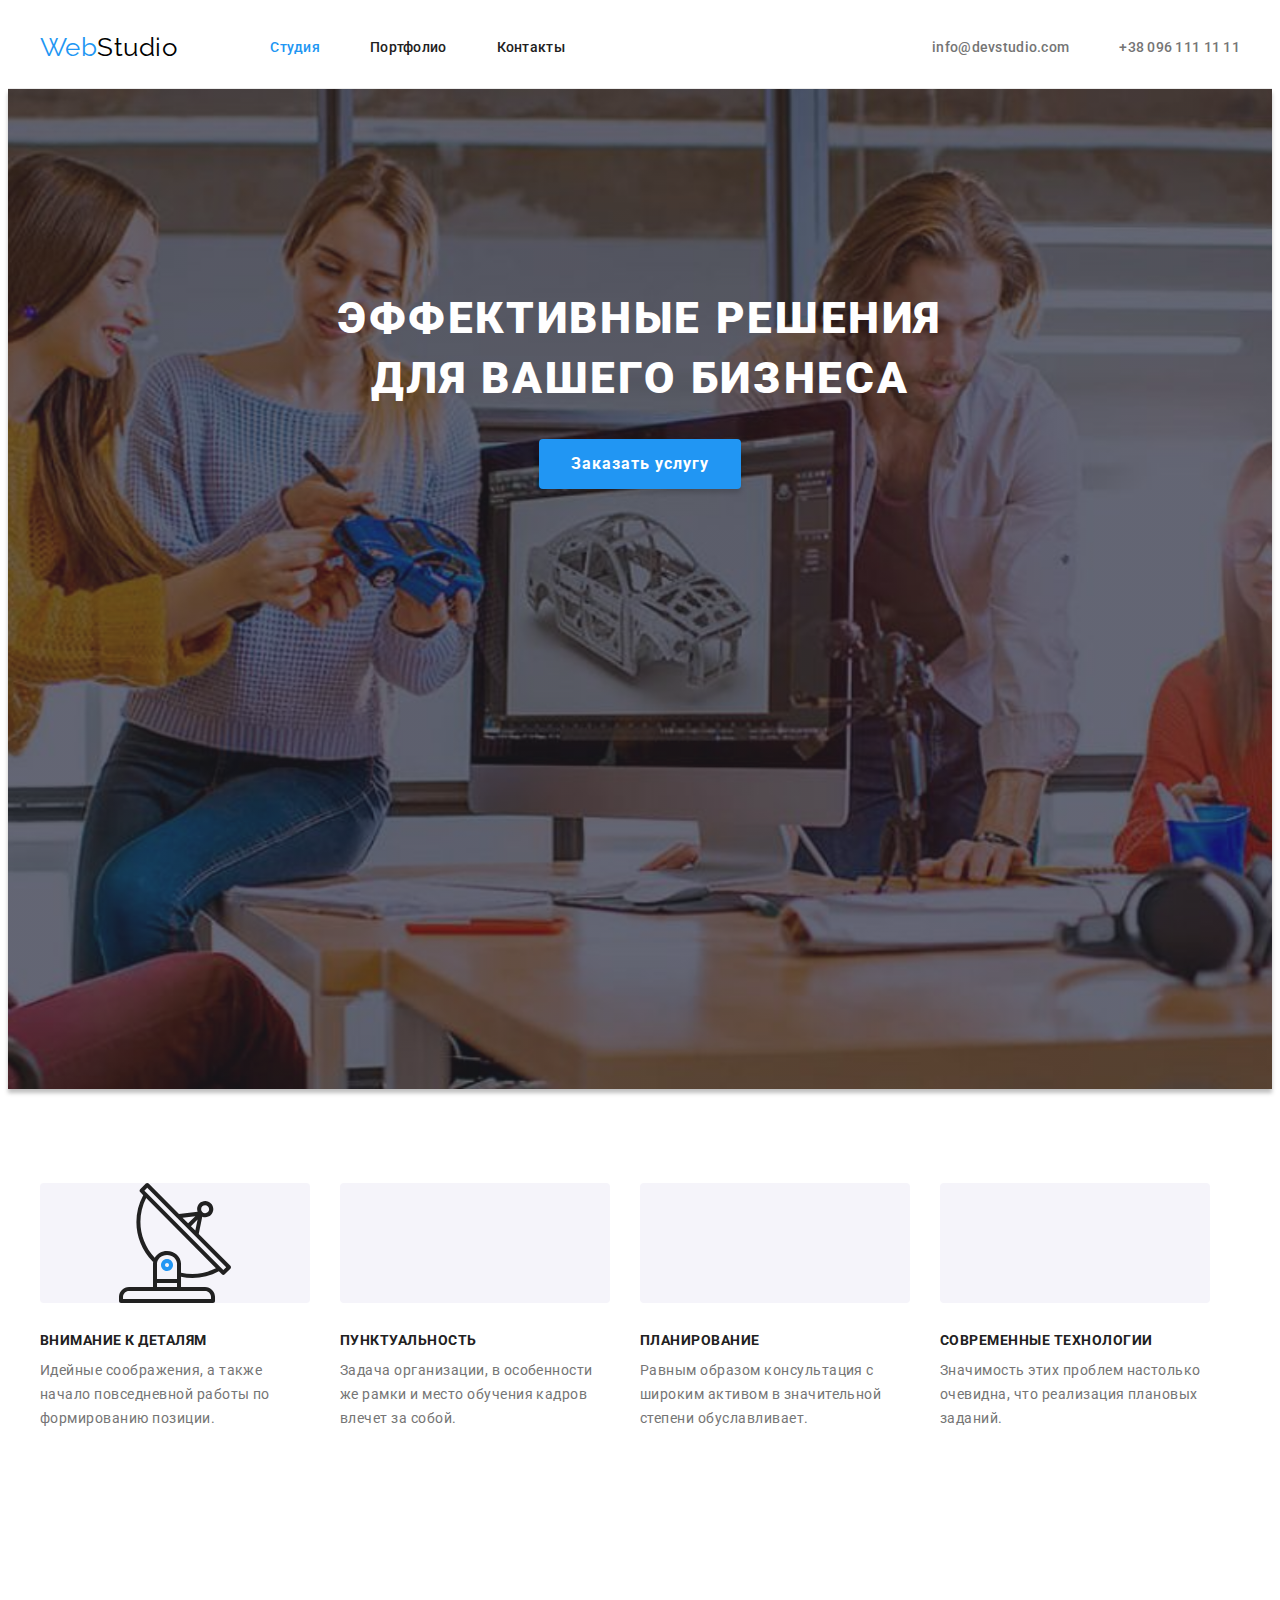
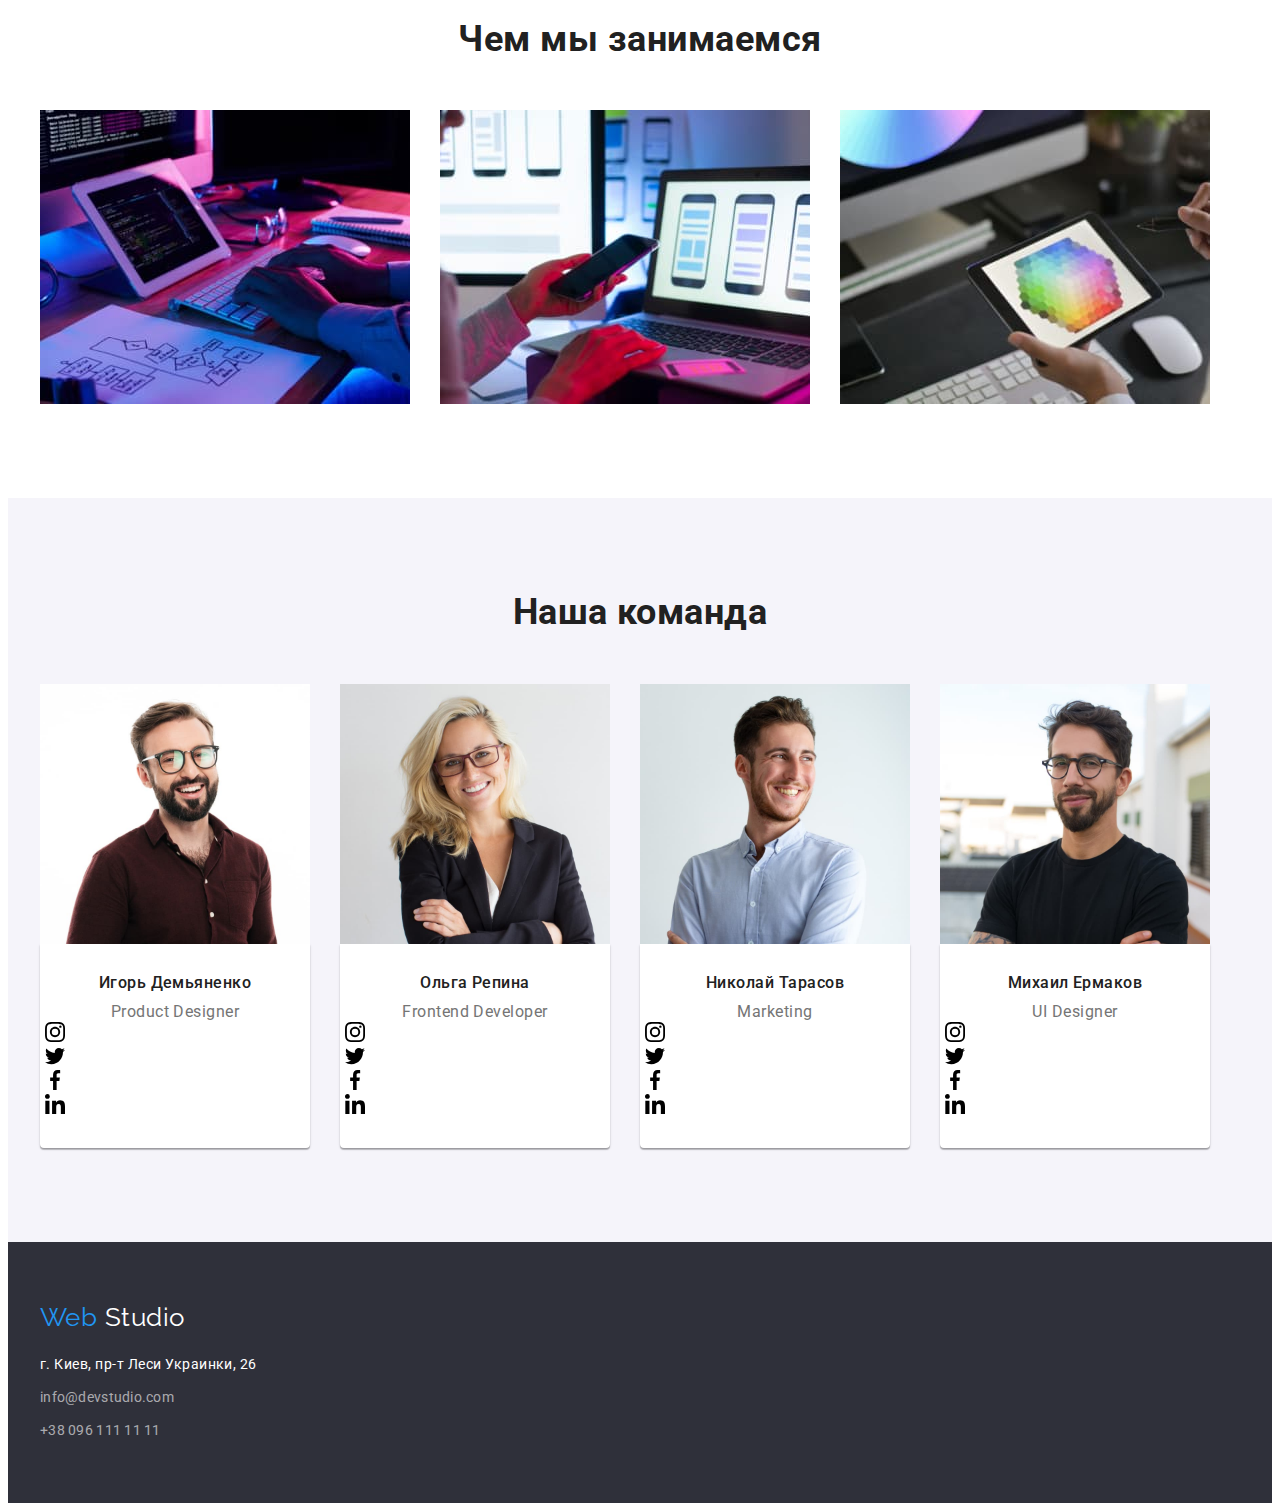
==== index.html @ 8be66748 "Update index.html" ====
<!DOCTYPE html>
<html lang="ru">
  <head>
    <meta charset="UTF-8" />
    <meta http-equiv="X-UA-Compatible" content="IE=edge" />
    <meta name="viewport" content="width=device-width, initial-scale=1.0" />
    <link rel="preconnect" href="https://fonts.googleapis.com" />
    <link rel="preconnect" href="https://fonts.gstatic.com" crossorigin />
    <link
      href="https://fonts.googleapis.com/css2?family=Raleway:wght@700&family=Roboto:wght@400;500;700;900&display=swap"
      rel="stylesheet"
    />
    <link
      rel="stylesheet"
      href="https://cdnjs.cloudflare.com/ajax/libs/modern-normalize/1.1.0/modern-normalize.min.css"
      integrity="sha512-wpPYUAdjBVSE4KJnH1VR1HeZfpl1ub8YT/NKx4PuQ5NmX2tKuGu6U/JRp5y+Y8XG2tV+wKQpNHVUX03MfMFn9Q=="
      crossorigin="anonymous"
      referrerpolicy="no-referrer"
    />
    <link rel="stylesheet" href="./css/styles.css" />
    <title>Document</title>
  </head>

  <body>
    <!--Header section-->
    <header class="header">
      <div class="container header-container">
        <a class="logo" href="./index.html">Web<span class="logo-inner">Studio</span></a>
        <nav class="nav">
          <ul class="nav-list">
            <li class="nav-item">
              <a class="nav-link current" href="./index.html">Студия</a>
            </li>
            <li class="nav-item">
              <a class="nav-link" href="./portfolio.html">Портфолио</a>
            </li>
            <li class="nav-item">
              <a class="nav-link" href="">Контакты</a>
            </li>
          </ul>
        </nav>
        <ul class="header-list">
          <li class="header-item">
            <a class="header-mailto" href="mailto:info@devstudio.com">info@devstudio.com</a>
          </li>
          <li>
            <a class="header-phone" href="tel:+380961111111">+38 096 111 11 11</a>
          </li>
        </ul>
      </div>
    </header>
    <!--Main section-->
    <main>
      <!--Hero section-->
      <section class="hero section section-wrap overlay">
        <div class="container">
          <h1 class="hero-title">Эффективные решения для вашего бизнеса</h1>
          <button class="button-hero" type="button">Заказать услугу</button>
        </div>
      </section>
      <!--Offer section-->
      <section class="offer section">
        <div class="container">
          <h2 class="visually-hidden">Что мы предлагаем</h2>
          <ul class="offer-list">
            <li class="offer-item icon-antenna">
              <h3 class="offer-title">Внимание к деталям</h3>
              <p class="offer-text">
                Идейные соображения, а также начало повседневной работы по формированию позиции.
              </p>
            </li>
            <li class="offer-item">
              <h3 class="offer-title">Пунктуальность</h3>
              <p class="offer-text">
                Задача организации, в особенности же рамки и место обучения кадров влечет за собой.
              </p>
            </li>
            <li class="offer-item">
              <h3 class="offer-title">Планирование</h3>
              <p class="offer-text">
                Равным образом консультация с широким активом в значительной степени обуславливает.
              </p>
            </li>
            <li class="offer-item">
              <h3 class="offer-title">Современные технологии</h3>
              <p class="offer-text">
                Значимость этих проблем настолько очевидна, что реализация плановых заданий.
              </p>
            </li>
          </ul>
        </div>
      </section>
      <!--Doing section-->
      <section class="doing section">
        <div class="container section-top">
          <h2 class="doing-title">Чем мы занимаемся</h2>
          <ul class="doing-list card-set">
            <li class="doing-item">
              <img
                src="./images/doing/box1.jpg"
                alt="рабочее место программиста"
                width="370"
                height="294"
              />
            </li>
            <li class="doing-item">
              <img
                src="./images/doing/box2.jpg"
                alt="работа за ноутбуком"
                width="370"
                height="294"
              />
            </li>
            <li class="doing-item">
              <img
                src="./images/doing/box3.jpg"
                alt="графический планшет"
                width="370"
                height="294"
              />
            </li>
          </ul>
        </div>
      </section>
      <!--Team section-->
      <section class="team section">
        <div class="container">
          <h2 class="team-titel">Наша команда</h2>
          <ul class="team-list card-set">
            <li class="team-item">
              <img src="./images/team/img4.jpg" alt="Игорь Демьяненко" width="270" height="260" />
              <div class="team-wrapper">
                <h3 class="team-subtitel">Игорь Демьяненко</h3>
                <p class="team-text" lang="en">Product Designer</p>
                <ul class="socials list">
                  <li class="socials-item">
                    <a
                      class="socials-link"
                      href=""
                      target="_blank"
                      rel="noopener noreferrer"
                      aria-label="instagram"
                      ><svg class="socials-icon" width="20" height="20">
                        <use href="./images/icons.svg#instagram"></use>
                      </svg>
                    </a>
                  </li>
                  <li class="socials-item">
                    <a
                      class="socials-link"
                      href=""
                      target="_blank"
                      rel="noopener noreferrer"
                      aria-level="twitter"
                    >
                      <svg class="socials-icon" width="20" height="20">
                        <use href="./images/icons.svg#twitter"></use>
                      </svg>
                    </a>
                  </li>
                  <li class="socials-item">
                    <a
                      class="socials-link"
                      href=""
                      target="_blank"
                      rel="noopener noreferrer"
                      aria-label="facebook"
                      ><svg class="socials-icon" width="20" height="20">
                        <use href="./images/icons.svg#facebook"></use>
                      </svg>
                    </a>
                  </li>
                  <li class="socials-item">
                    <a
                      class="socials-link"
                      href=""
                      target="_blank"
                      rel="noopener noreferrer"
                      aria-label="linkedin"
                      ><svg class="socials-icon" width="20" height="20">
                        <use href="./images/icons.svg#linkedin"></use>
                      </svg>
                    </a>
                  </li>
                </ul>
              </div>
            </li>
            <li class="team-item">
              <img src="./images/team/img5.jpg" alt="Ольга Репина" width="270" height="260" />
              <div class="team-wrapper">
                <h3 class="team-subtitel">Ольга Репина</h3>
                <p class="team-text" lang="en">Frontend Developer</p>
                <ul class="socials list">
                  <li class="socials-item">
                    <a
                      class="socials-link"
                      href=""
                      target="_blank"
                      rel="noopener noreferrer"
                      aria-label="instagram"
                      ><svg class="socials-icon" width="20" height="20">
                        <use href="./images/icons.svg#instagram"></use>
                      </svg>
                    </a>
                  </li>
                  <li class="socials-item">
                    <a
                      class="socials-link"
                      href=""
                      target="_blank"
                      rel="noopener noreferrer"
                      aria-level="twitter"
                    >
                      <svg class="socials-icon" width="20" height="20">
                        <use href="./images/icons.svg#twitter"></use>
                      </svg>
                    </a>
                  </li>
                  <li class="socials-item">
                    <a
                      class="socials-link"
                      href=""
                      target="_blank"
                      rel="noopener noreferrer"
                      aria-label="facebook"
                      ><svg class="socials-icon" width="20" height="20">
                        <use href="./images/icons.svg#facebook"></use>
                      </svg>
                    </a>
                  </li>
                  <li class="socials-item">
                    <a
                      class="socials-link"
                      href=""
                      target="_blank"
                      rel="noopener noreferrer"
                      aria-label="linkedin"
                      ><svg class="socials-icon" width="20" height="20">
                        <use href="./images/icons.svg#linkedin"></use>
                      </svg>
                    </a>
                  </li>
                </ul>
              </div>
            </li>
            <li class="team-item">
              <img src="./images/team/img6.jpg" alt="Николай Тарасов" width="270" height="260" />
              <div class="team-wrapper">
                <h3 class="team-subtitel">Николай Тарасов</h3>
                <p class="team-text" lang="en">Marketing</p>
                <ul class="socials list">
                  <li class="socials-item">
                    <a
                      class="socials-link"
                      href=""
                      target="_blank"
                      rel="noopener noreferrer"
                      aria-label="instagram"
                      ><svg class="socials-icon" width="20" height="20">
                        <use href="./images/icons.svg#instagram"></use>
                      </svg>
                    </a>
                  </li>
                  <li class="socials-item">
                    <a
                      class="socials-link"
                      href=""
                      target="_blank"
                      rel="noopener noreferrer"
                      aria-level="twitter"
                    >
                      <svg class="socials-icon" width="20" height="20">
                        <use href="./images/icons.svg#twitter"></use>
                      </svg>
                    </a>
                  </li>
                  <li class="socials-item">
                    <a
                      class="socials-link"
                      href=""
                      target="_blank"
                      rel="noopener noreferrer"
                      aria-label="facebook"
                      ><svg class="socials-icon" width="20" height="20">
                        <use href="./images/icons.svg#facebook"></use>
                      </svg>
                    </a>
                  </li>
                  <li class="socials-item">
                    <a
                      class="socials-link"
                      href=""
                      target="_blank"
                      rel="noopener noreferrer"
                      aria-label="linkedin"
                      ><svg class="socials-icon" width="20" height="20">
                        <use href="./images/icons.svg#linkedin"></use>
                      </svg>
                    </a>
                  </li>
                </ul>
              </div>
            </li>
            <li class="team-item">
              <img src="./images/team/img7.jpg" alt="Михаил Ермаков" width="270" height="260" />
              <div class="team-wrapper">
                <h3 class="team-subtitel">Михаил Ермаков</h3>
                <p class="team-text" lang="en">UI Designer</p>
                <ul class="socials list">
                  <li class="socials-item">
                    <a
                      class="socials-link"
                      href=""
                      target="_blank"
                      rel="noopener noreferrer"
                      aria-label="instagram"
                      ><svg class="socials-icon" width="20" height="20">
                        <use href="./images/icons.svg#instagram"></use>
                      </svg>
                    </a>
                  </li>
                  <li class="socials-item">
                    <a
                      class="socials-link"
                      href=""
                      target="_blank"
                      rel="noopener noreferrer"
                      aria-level="twitter"
                    >
                      <svg class="socials-icon" width="20" height="20">
                        <use href="./images/icons.svg#twitter"></use>
                      </svg>
                    </a>
                  </li>
                  <li class="socials-item">
                    <a
                      class="socials-link"
                      href=""
                      target="_blank"
                      rel="noopener noreferrer"
                      aria-label="facebook"
                      ><svg class="socials-icon" width="20" height="20">
                        <use href="./images/icons.svg#facebook"></use>
                      </svg>
                    </a>
                  </li>
                  <li class="socials-item">
                    <a
                      class="socials-link"
                      href=""
                      target="_blank"
                      rel="noopener noreferrer"
                      aria-label="linkedin"
                      ><svg class="socials-icon" width="20" height="20">
                        <use href="./images/icons.svg#linkedin"></use>
                      </svg>
                    </a>
                  </li>
                </ul>
              </div>
            </li>
          </ul>
        </div>
      </section>
    </main>
    <!--Footer section-->
    <footer class="footer footer-section">
      <div class="container">
        <a class="footer-logo" href="./index.html"
          >Web <span class="footer-logo-inner">Studio</span>
        </a>
        <address class="address">г. Киев, пр-т Леси Украинки, 26</address>
        <ul>
          <li class="footer-item">
            <a class="footer-mailto" href="mailto:info@devstudio.com">info@devstudio.com</a>
          </li>
          <li class="footer-item">
            <a class="footer-phone" href="tel:+380961111111">+38 096 111 11 11</a>
          </li>
        </ul>
      </div>
    </footer>
  </body>
</html>
---- css/styles.css ----
/* цвет основного текста #212121 */
/* вторичный цвет #757575 */
/* шапка #FFFFFF */
/* почта и тел под rgba(255, 255, 255, 0.6)*/
/* фдрес подвала #FFFFFF  */
/* секция наша команда #F5F4FA */
/* секция чем мы занисаемся #E5E5E5 */
/* секция герой #2F303A */
/* цвет кнопки #2196F3 */
/* шапка hover #188CE8 */
/* body #E5E5E5 */

:root {
  /* others */
  --indent: 30px;
  --items: 3;
}

body {
  color: #757575;
  font-family: Roboto, sans-serif;
  letter-spacing: 0.03em;
}

/* Частковий ресет стилей браузера start */

h1,
h2,
h3,
h4,
h5,
h6,
p {
  margin: 0;
}

ul,
ol {
  list-style: none;
  padding: 0;
  margin: 0;
}

img {
  display: block;
}

a {
  text-decoration: none;
  color: currentColor;
}

/* Частковий ресет стилей браузера end */

/* Base styles */

.container {
  width: 1200px;
  margin-left: auto;
  margin-right: auto;
  padding-left: 15px;
  padding-right: 15px;
  /* outline: 1px solid tomato; */
}

.section {
  padding-top: 94px;
  padding-bottom: 94px;
}

/* Card set */

.card-set {
  display: flex;
  flex-wrap: wrap;
  gap: var(--indent);
}

.card-set-item {
  flex-basis: calc((100% - var(--indent) * (var(--items) - 1)) / var(--items));
}

/* Header section */

.header {
  border: 1px solid #ececec;
  border-top: none;
  border-right: none;
  border-left: none;
}

.header-container {
  display: flex;
  align-items: center;
}

.logo {
  display: block;
  margin-right: 93px;
  padding-top: 24px;
  padding-bottom: 25px;

  font-family: Raleway, cursive;
  font-size: 26px;
  line-height: 1.19;

  color: #2196f3;
}

.logo-inner {
  color: #000000;
}

.nav {
  margin-right: auto;
}

.nav-list {
  display: flex;
  gap: 50px;
}

.nav-link {
  display: block;
  padding-top: 32px;
  padding-bottom: 32px;

  color: #212121;
  font-weight: 500;
  font-size: 14px;
  line-height: 1.14;
  letter-spacing: 0.02em;
}

.nav-link:hover,
.nav-link:focus {
  color: #2196f3;
}

.nav-link.current {
  color: #2196f3;
}

.header-list {
  display: flex;
  gap: 50px;
}

.header-mailto {
  display: block;
  padding-top: 32px;
  padding-bottom: 32px;

  color: #757575;
  font-weight: 500;
  font-size: 14px;
  line-height: 1.14;
  letter-spacing: 0.02em;
}

.header-mailto:hover,
.header-mailto:focus {
  color: #2196f3;
}

.header-phone {
  display: block;
  padding-top: 32px;
  padding-bottom: 32px;

  color: #757575;
  font-weight: 500;
  font-size: 14px;
  line-height: 1.14;
  letter-spacing: 0.02em;
}

.header-phone:hover,
.header-phone:focus {
  color: #2196f3;
}

/* hero section */

.hero {
  text-align: center;
}

.overlay {
  max-width: 1600px;
  height: 600px;
  margin-left: auto;
  margin-right: auto;

  background-color: #c4c4c4;
  box-shadow: 0px 4px 4px rgba(0, 0, 0, 0.25);
  background-image: linear-gradient(to right, rgba(47, 48, 58, 0.4), rgba(47, 48, 58, 0.4)),
    url(../images/hero/Image01.jpg);

  background-repeat: no-repeat;
  background-position: center;
  background-size: cover;
}

.section-wrap {
  padding-top: 200px;
  padding-bottom: 200px;
}

.hero-title {
  margin-bottom: 30px;
  width: 696px;
  margin-left: auto;
  margin-right: auto;

  color: #ffffff;
  font-weight: 900;
  font-size: 44px;
  line-height: 1.36;
  text-align: center;
  letter-spacing: 0.06em;
  text-transform: uppercase;
}

.button-hero {
  min-width: 200px;
  min-height: 50px;
  padding: 10px 32px;

  background-color: #2196f3;
  color: #ffffff;
  border: none;
  font-family: inherit;
  cursor: pointer;
  font-weight: 700;
  font-size: 16px;
  line-height: 1.88;
  letter-spacing: 0.06em;
  box-shadow: 0px 4px 4px rgba(0, 0, 0, 0.15);
  border-radius: 4px;
}

.button-hero:hover,
.button-hero:focus {
  background-color: #188ce8;
  color: #ffffff;
  border: none;
}

/* offer section */

.offer-list {
  display: flex;
  gap: var(--indent);
}

.offer-item {
  flex-basis: 270px;
}

.offer-item::before {
  display: block;
  margin-bottom: 30px;
  content: '';
  height: 120px;

  background-size: contain;
  background-repeat: no-repeat;
  background-position: center;
  background-color: #f5f4fa;
  border-radius: 4px;
}

.icon-antenna::before {
  background-image: url(../images/icons/antenna.svg);
}
.offer-title {
  margin-bottom: 10px;

  color: #212121;
  font-weight: 700;
  font-size: 14px;
  line-height: 1.14;
  text-transform: uppercase;
}

.offer-text {
  font-size: 14px;
  line-height: 1.71;
}

/* doing section */

.section-top {
  padding-top: 0;
}

.doing-title {
  margin-bottom: 50px;

  color: #212121;
  font-weight: 700;
  font-size: 36px;
  line-height: 1.16;
  text-align: center;
}

.doing-list {
  display: flex;
  gap: var(--indent);
}

/* team section */

.team {
  background-color: #f5f4fa;
}

.team-titel {
  margin-bottom: 50px;

  color: #212121;
  font-weight: 700;
  font-size: 36px;
  line-height: 1.16;
  text-align: center;
}

.team-list {
  display: flex;
  gap: var(--indent);
}

.team-wrapper {
  border-top: none;
  padding-top: 30px;
  padding-bottom: 30px;
  padding-left: 5px;
  padding-right: 5px;

  background: #ffffff;
  box-shadow: 0px 1px 3px rgba(0, 0, 0, 0.12), 0px 1px 1px rgba(0, 0, 0, 0.14),
    0px 2px 1px rgba(0, 0, 0, 0.2);
  border-radius: 0px 0px 4px 4px;
  letter-spacing: 0.03em;
}

.team-subtitel {
  margin-bottom: 10px;

  color: #212121;
  font-weight: 500;
  font-size: 16px;
  line-height: 1.18;
  text-align: center;
}

.team-text {
  font-size: 16px;
  line-height: 1.18;
  text-align: center;
}

/* footer section */

.footer {
  background-color: #2f303a;
}

.footer-section {
  padding-top: 60px;
  padding-bottom: 60px;
}

.footer-logo {
  display: block;
  margin-bottom: 20px;

  color: #2196f3;
  font-family: Raleway, cursive;
  font-size: 26px;
  line-height: 1.19;
}

.footer-logo-inner {
  color: #ffffff;
}

.address {
  margin-bottom: 9px;

  color: #ffffff;
  font-size: 14px;
  line-height: 1.71;
  font-style: normal;
}

.footer-item:not(:last-child) {
  display: block;
  margin-bottom: 9px;
}

.footer-mailto {
  font-size: 14px;
  line-height: 1.71;
  color: rgba(255, 255, 255, 0.6);
  letter-spacing: 0.02em;
}

.footer-mailto:hover,
.footer-mailto:focus {
  color: #2196f3;
}

.footer-phone {
  font-size: 14px;
  line-height: 1.71;
  color: rgba(255, 255, 255, 0.6);
  letter-spacing: 0.02em;
}

.footer-phone:hover,
.footer-phone:focus {
  color: #2196f3;
}

/* Portfolio section */

.button-list {
  display: flex;
  margin-bottom: 50px;
  justify-content: center;
}

.button-item:not(:last-child) {
  margin-right: 8px;
}

.button-portfolio {
  padding: 6px 22px;

  color: #212121;
  border: none;
  font-family: inherit;
  cursor: pointer;
  font-weight: 500;
  font-size: 16px;
  line-height: 1.62;
  border-radius: 4px;
}

.button-portfolio.current {
  background-color: #2196f3;
  color: #ffffff;
  box-shadow: 0px 3px 1px rgba(0, 0, 0, 0.1), 0px 1px 2px rgba(0, 0, 0, 0.08),
    0px 2px 2px rgba(0, 0, 0, 0.12);
}

.button-portfolio:hover,
.button-portfolio:focus {
  background-color: #2196f3;
  color: #ffffff;
  box-shadow: 0px 3px 1px rgba(0, 0, 0, 0.1), 0px 1px 2px rgba(0, 0, 0, 0.08),
    0px 2px 2px rgba(0, 0, 0, 0.12);
}

.portfolio-list {
  display: flex;
  gap: var(--indent);
}

.portfolio-wrapper {
  padding-top: 20px;
  padding-bottom: 20px;
  padding-left: 24px;
  padding-right: 24px;

  border: 1px solid #eeeeee;
  border-top: none;
}

.portfolio-titel {
  margin-bottom: 4px;

  color: #212121;
  font-weight: 700;
  font-size: 18px;
  line-height: 2;
  letter-spacing: 0.06em;
}

.portfolio-text {
  font-size: 16px;
  line-height: 1.87;
}

.visually-hidden {
  position: absolute;
  white-space: nowrap;
  width: 1px;
  height: 1px;
  overflow: hidden;
  border: 0;
  padding: 0;
  clip: rect(0 0 0 0);
  clip-path: inset(50%);
  margin: -1px;
}
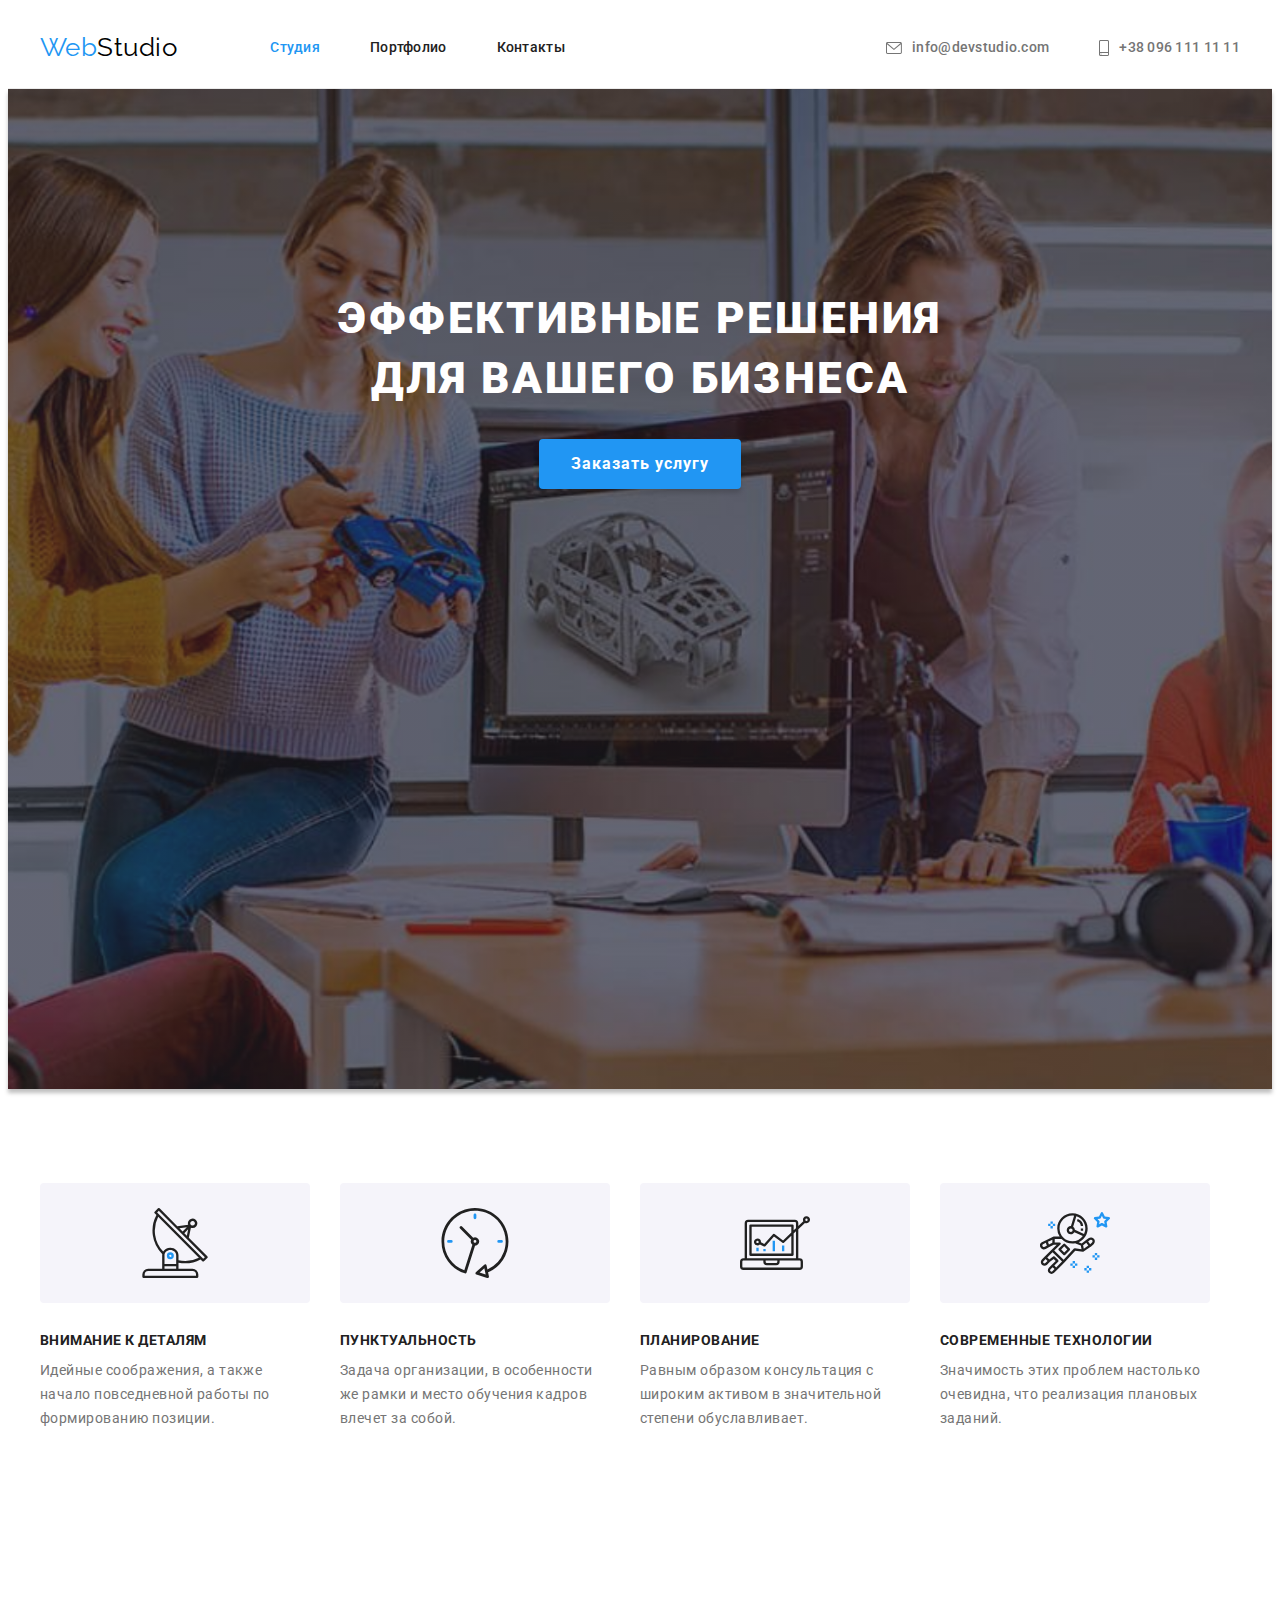
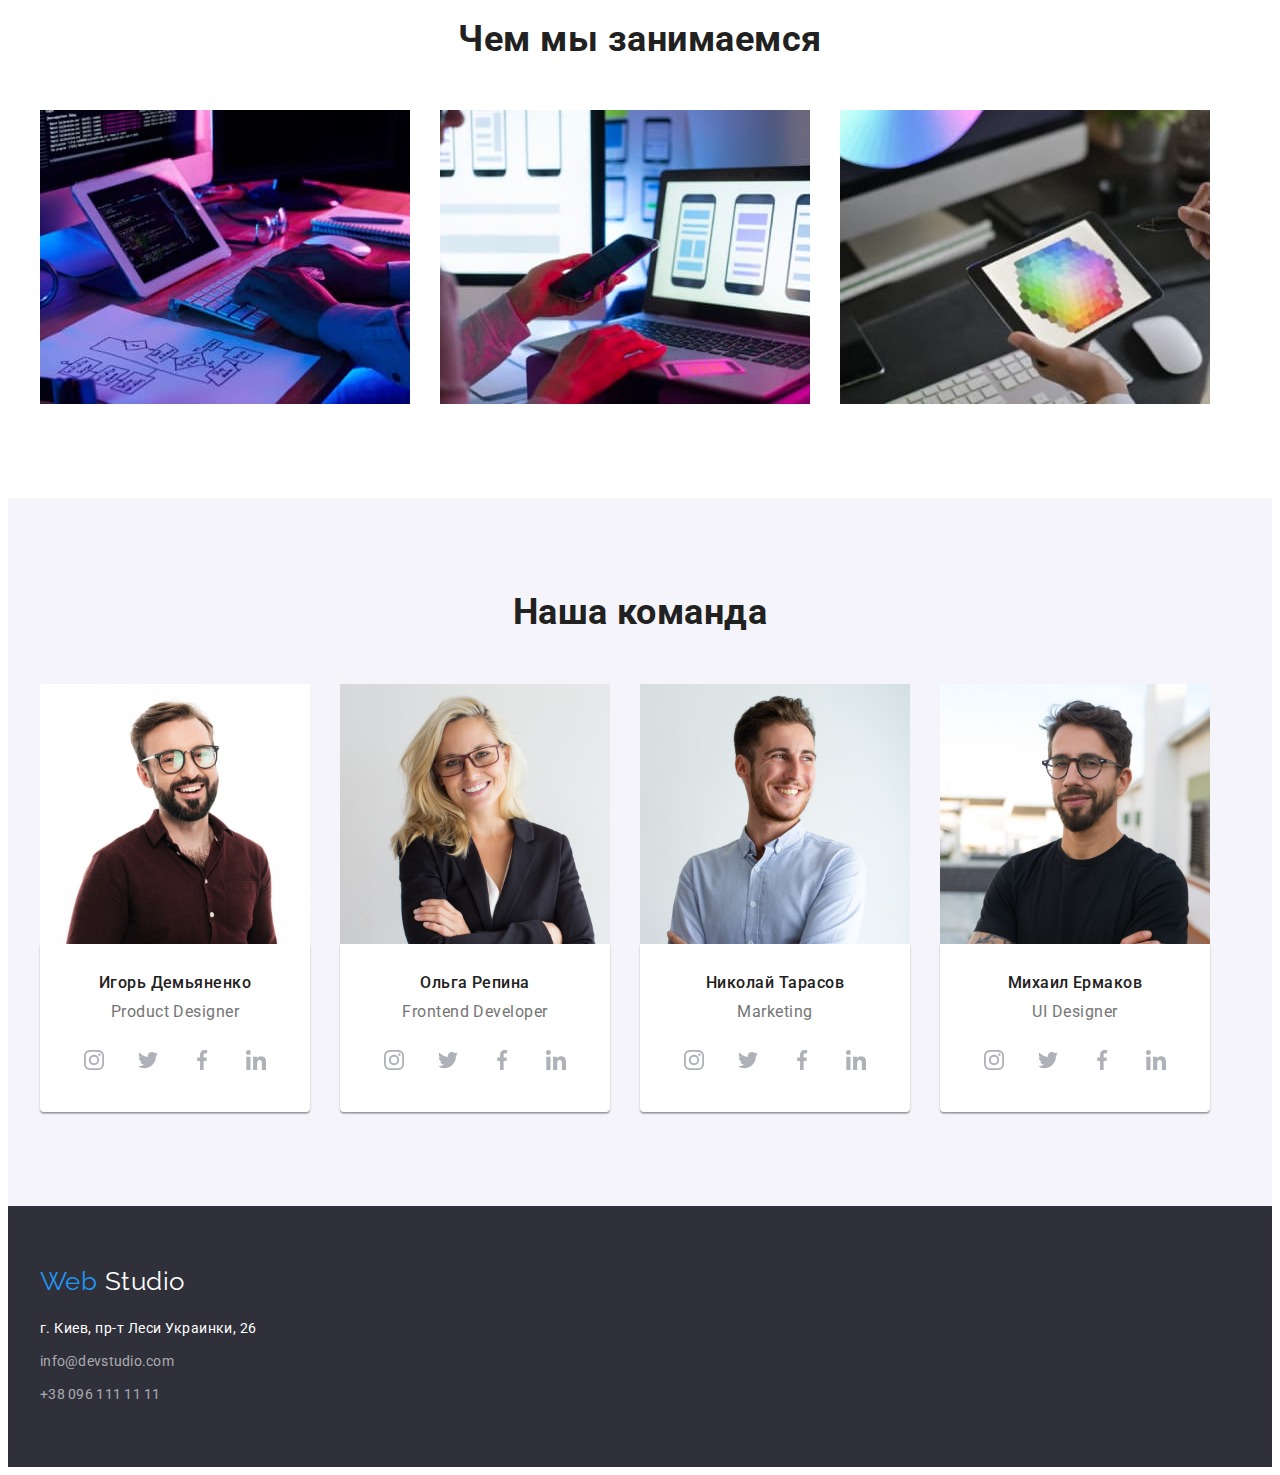
==== commit b90c3336: "Update index.html" ====
--- a/index.html
+++ b/index.html
@@ -41,9 +41,15 @@
         </nav>
         <ul class="header-list">
           <li class="header-item">
+            <svg class="icon-nav" width="16" height="12">
+              <use href="./images/icons.svg#envelope"></use>
+            </svg>
             <a class="header-mailto" href="mailto:info@devstudio.com">info@devstudio.com</a>
           </li>
-          <li>
+          <li class="header-item">
+            <svg class="icon-nav" width="10" height="16">
+              <use href="./images/icons.svg#smartphone"></use>
+            </svg>
             <a class="header-phone" href="tel:+380961111111">+38 096 111 11 11</a>
           </li>
         </ul>
@@ -63,25 +69,45 @@
         <div class="container">
           <h2 class="visually-hidden">Что мы предлагаем</h2>
           <ul class="offer-list">
-            <li class="offer-item icon-antenna">
+            <li class="offer-item">
+              <div class="offer-wrapper">
+                <svg class="offer-icon" width="70" height="70">
+                  <use href="./images/icons.svg#antenna"></use>
+                </svg>
+              </div>
               <h3 class="offer-title">Внимание к деталям</h3>
               <p class="offer-text">
                 Идейные соображения, а также начало повседневной работы по формированию позиции.
               </p>
             </li>
             <li class="offer-item">
+              <div class="offer-wrapper">
+                <svg class="offer-icon" width="70" height="70">
+                  <use href="./images/icons.svg#clock"></use>
+                </svg>
+              </div>
               <h3 class="offer-title">Пунктуальность</h3>
               <p class="offer-text">
                 Задача организации, в особенности же рамки и место обучения кадров влечет за собой.
               </p>
             </li>
             <li class="offer-item">
+              <div class="offer-wrapper">
+                <svg class="offer-icon" width="70" height="70">
+                  <use href="./images/icons.svg#diagram"></use>
+                </svg>
+              </div>
               <h3 class="offer-title">Планирование</h3>
               <p class="offer-text">
                 Равным образом консультация с широким активом в значительной степени обуславливает.
               </p>
             </li>
             <li class="offer-item">
+              <div class="offer-wrapper">
+                <svg class="offer-icon" width="70" height="70">
+                  <use href="./images/icons.svg#astronaut"></use>
+                </svg>
+              </div>
               <h3 class="offer-title">Современные технологии</h3>
               <p class="offer-text">
                 Значимость этих проблем настолько очевидна, что реализация плановых заданий.
--- a/css/styles.css
+++ b/css/styles.css
@@ -146,6 +146,16 @@
   gap: 50px;
 }
 
+.header-item {
+  display: flex;
+  align-items: center;
+  gap: 10px;
+}
+
+.icon-nav {
+  fill: currentColor;
+}
+
 .header-mailto {
   display: block;
   padding-top: 32px;
@@ -254,26 +264,21 @@
   gap: var(--indent);
 }
 
+.offer-wrapper {
+  display: flex;
+  align-items: center;
+  justify-content: center;
+  margin-bottom: 30px;
+
+  width: 270px;
+  height: 120px;
+  background-color: #f5f4fa;
+  border-radius: 4px;
+}
 .offer-item {
   flex-basis: 270px;
 }
 
-.offer-item::before {
-  display: block;
-  margin-bottom: 30px;
-  content: '';
-  height: 120px;
-
-  background-size: contain;
-  background-repeat: no-repeat;
-  background-position: center;
-  background-color: #f5f4fa;
-  border-radius: 4px;
-}
-
-.icon-antenna::before {
-  background-image: url(../images/icons/antenna.svg);
-}
 .offer-title {
   margin-bottom: 10px;
 
@@ -356,6 +361,8 @@
 }
 
 .team-text {
+  margin-bottom: 16px;
+
   font-size: 16px;
   line-height: 1.18;
   text-align: center;
@@ -506,3 +513,36 @@
   clip-path: inset(50%);
   margin: -1px;
 }
+
+/* Socials icons */
+
+.socials {
+  display: flex;
+  align-items: center;
+  justify-content: center;
+  gap: 10px;
+}
+
+.socials-link {
+  display: flex;
+  align-items: center;
+  justify-content: center;
+
+  width: 44px;
+  height: 44px;
+  border-radius: 50%;
+}
+
+.socials-icon {
+  fill: #afb1b8;
+}
+
+.socials-link:hover,
+.socials-link:focus {
+  background-color: #2196f3;
+}
+
+.socials-link:hover .socials-icon,
+.socials-link:focus .socials-icon {
+  fill: #ffffff;
+}
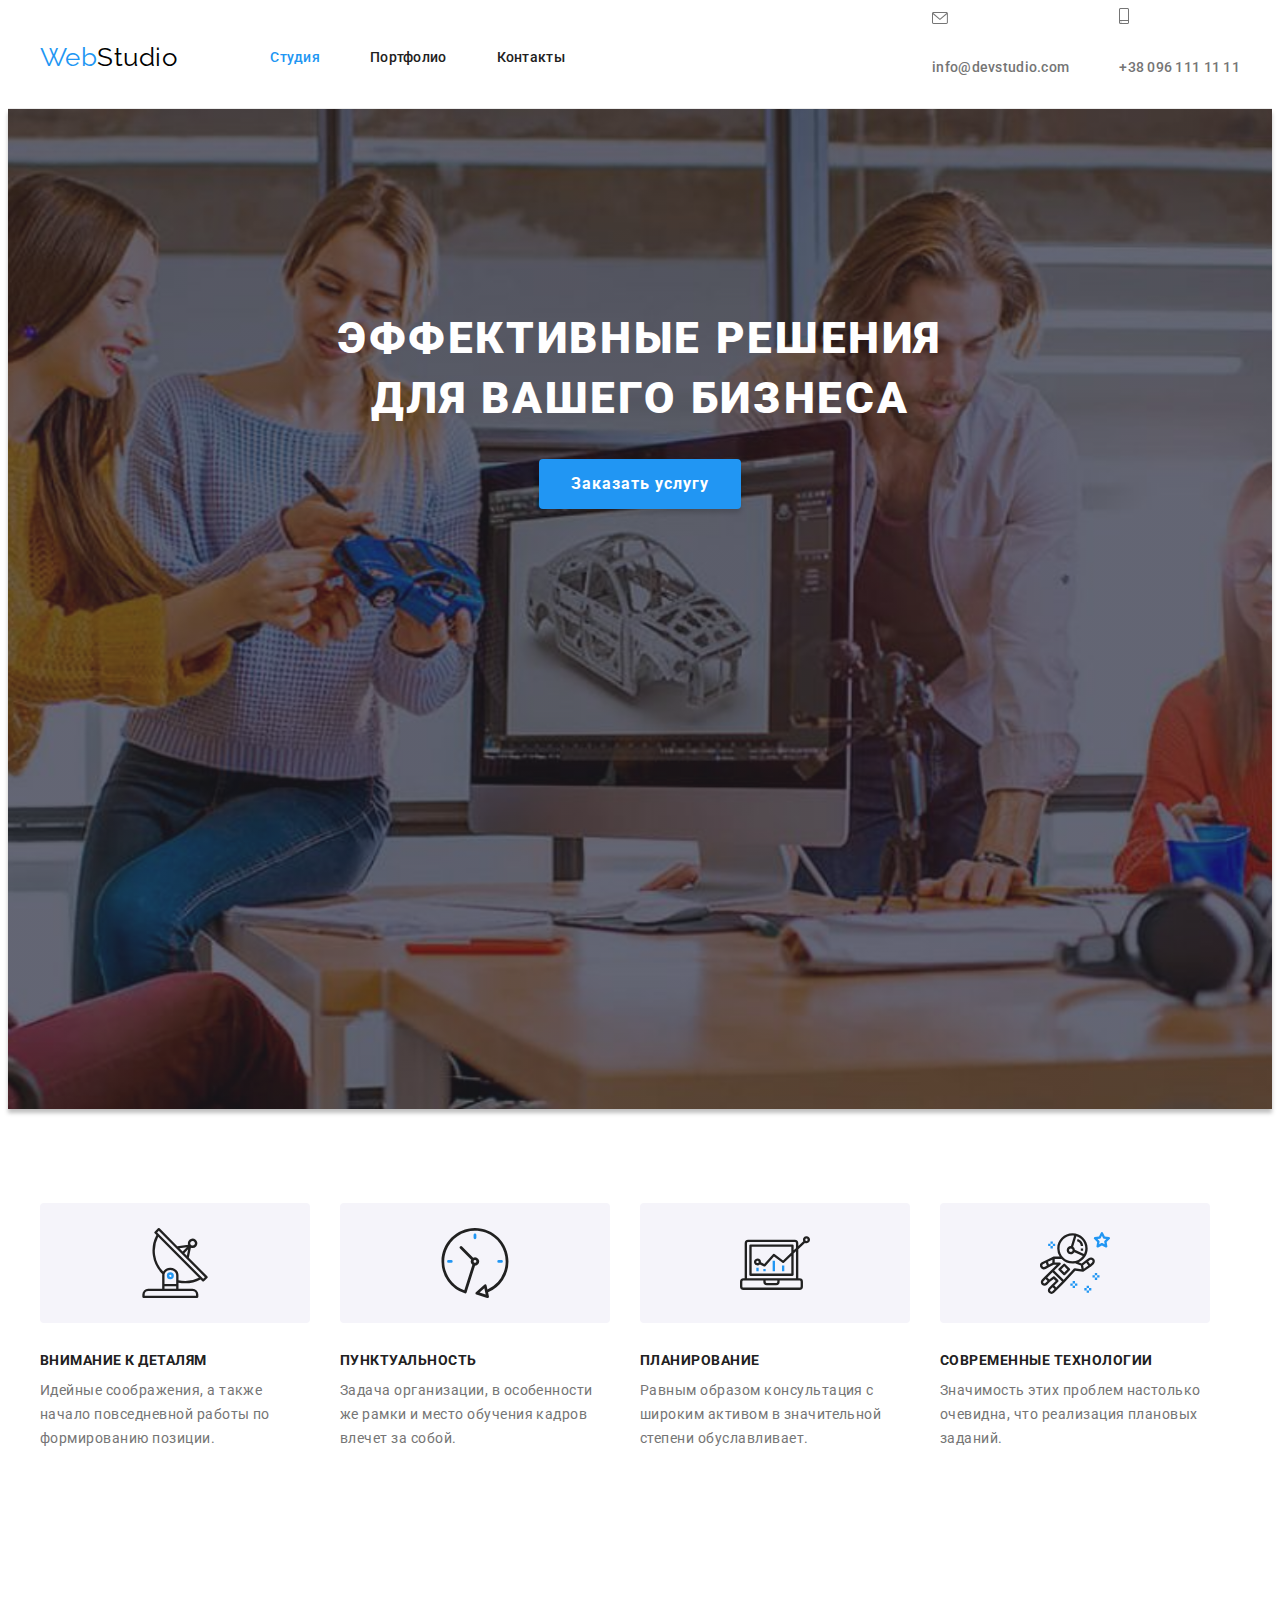
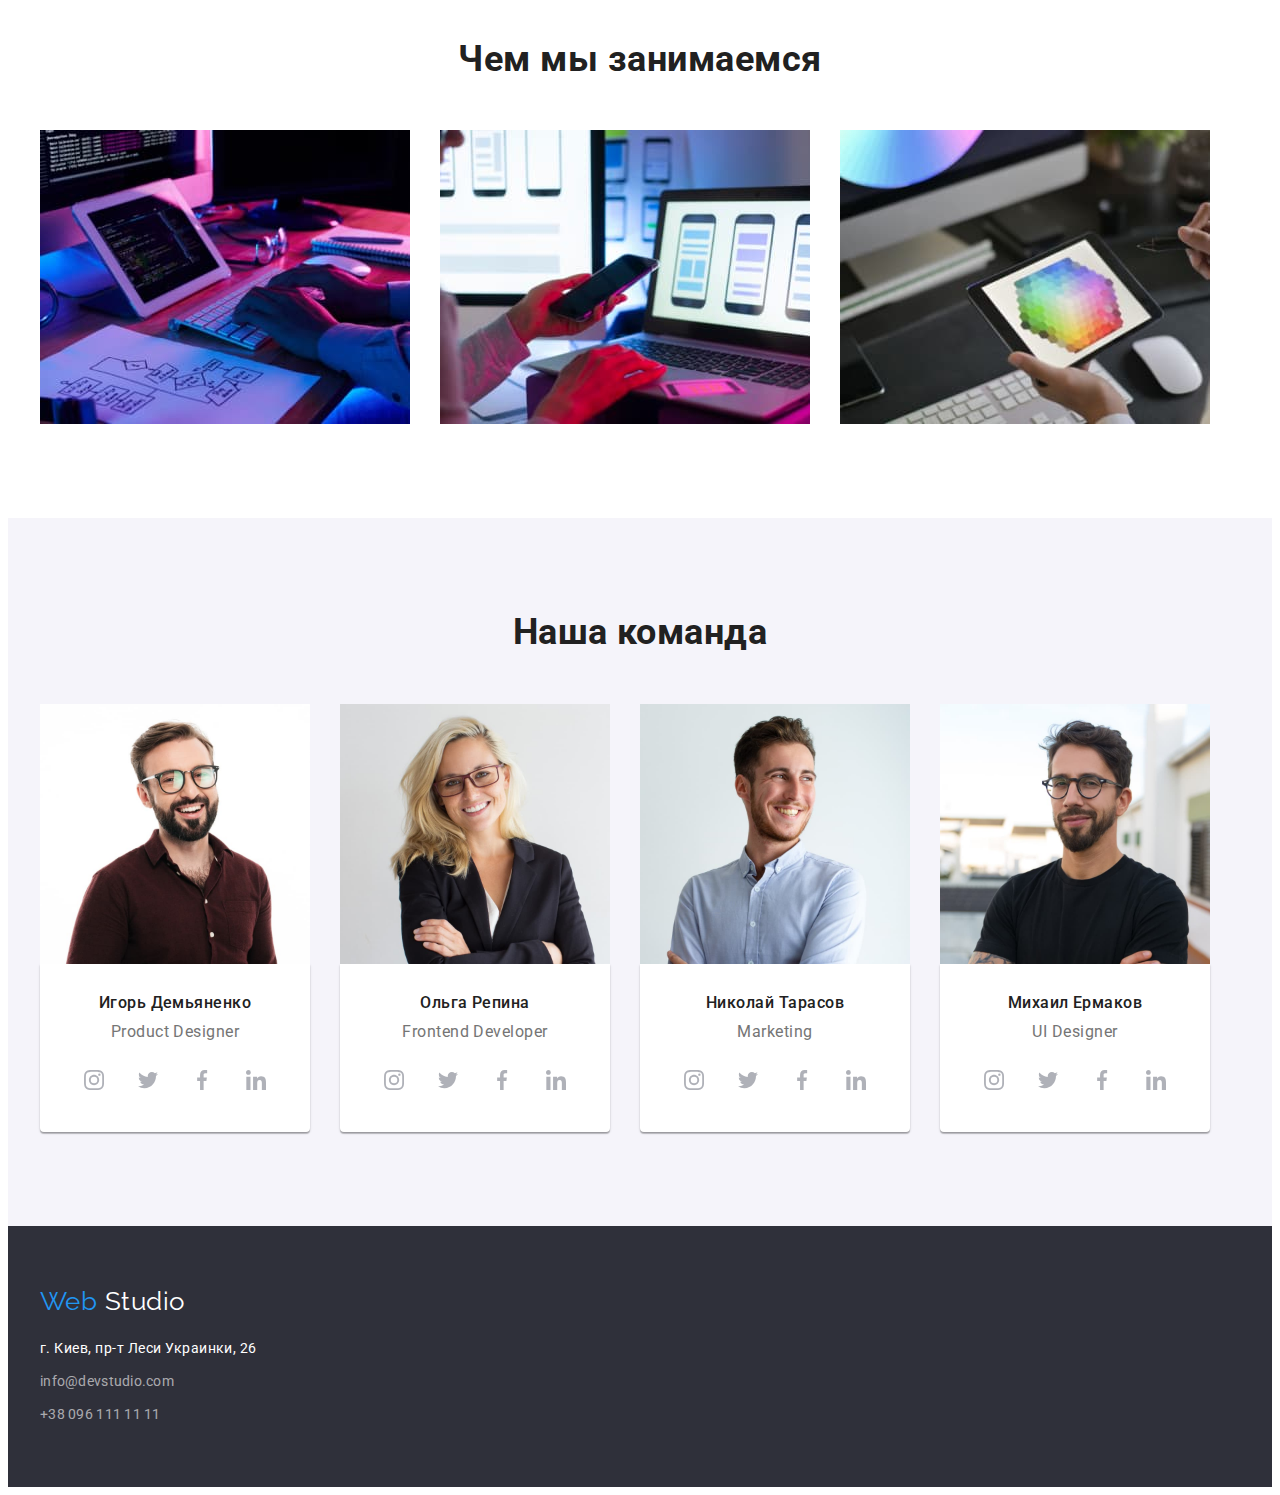
==== commit 421b0aae: "Update index.html" ====
--- a/index.html
+++ b/index.html
@@ -41,16 +41,20 @@
         </nav>
         <ul class="header-list">
           <li class="header-item">
-            <svg class="icon-nav" width="16" height="12">
-              <use href="./images/icons.svg#envelope"></use>
-            </svg>
-            <a class="header-mailto" href="mailto:info@devstudio.com">info@devstudio.com</a>
+            <div class="mailto-wrapper">
+              <svg class="icon-nav" width="16" height="12">
+                <use href="./images/icons.svg#envelope"></use>
+              </svg>
+              <a class="header-mailto" href="mailto:info@devstudio.com">info@devstudio.com</a>
+            </div>
           </li>
           <li class="header-item">
-            <svg class="icon-nav" width="10" height="16">
-              <use href="./images/icons.svg#smartphone"></use>
-            </svg>
-            <a class="header-phone" href="tel:+380961111111">+38 096 111 11 11</a>
+            <div class="phone-wpapper">
+              <svg class="icon-nav" width="10" height="16">
+                <use href="./images/icons.svg#smartphone"></use>
+              </svg>
+              <a class="header-phone" href="tel:+380961111111">+38 096 111 11 11</a>
+            </div>
           </li>
         </ul>
       </div>
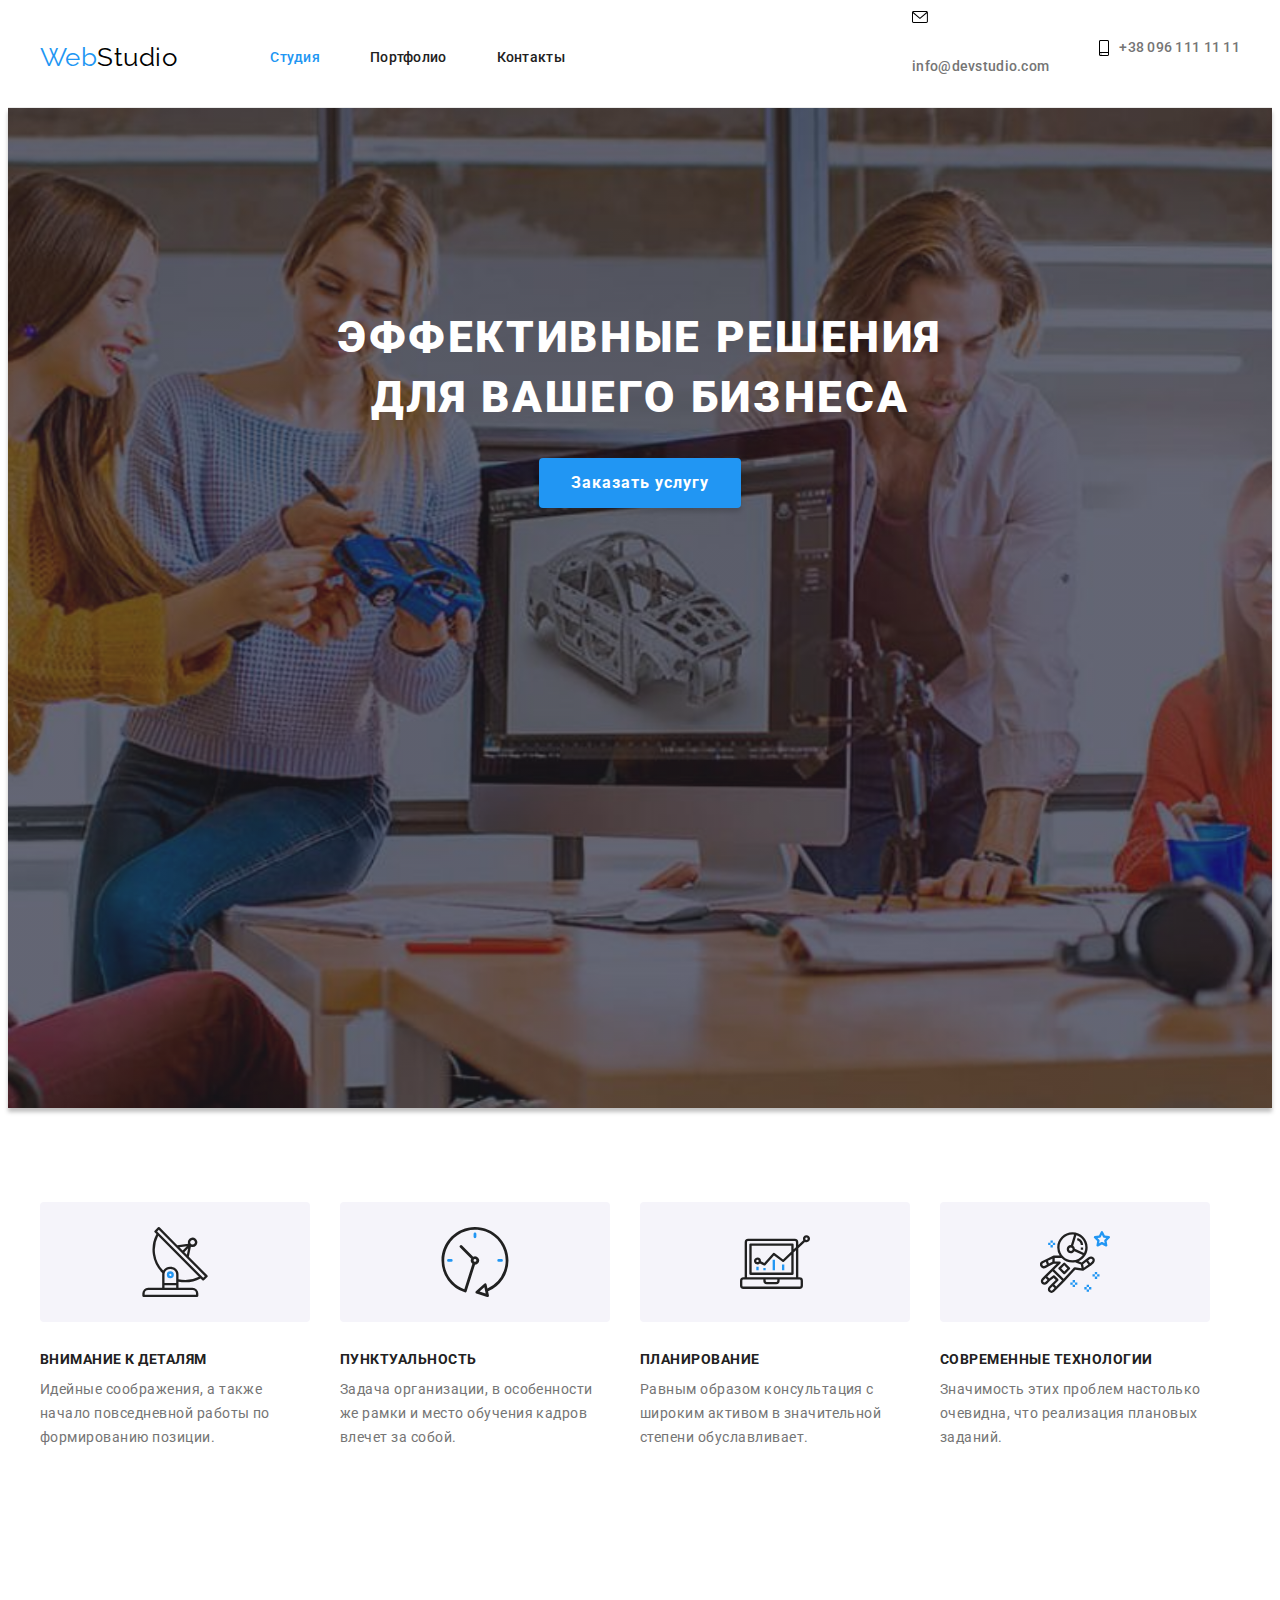
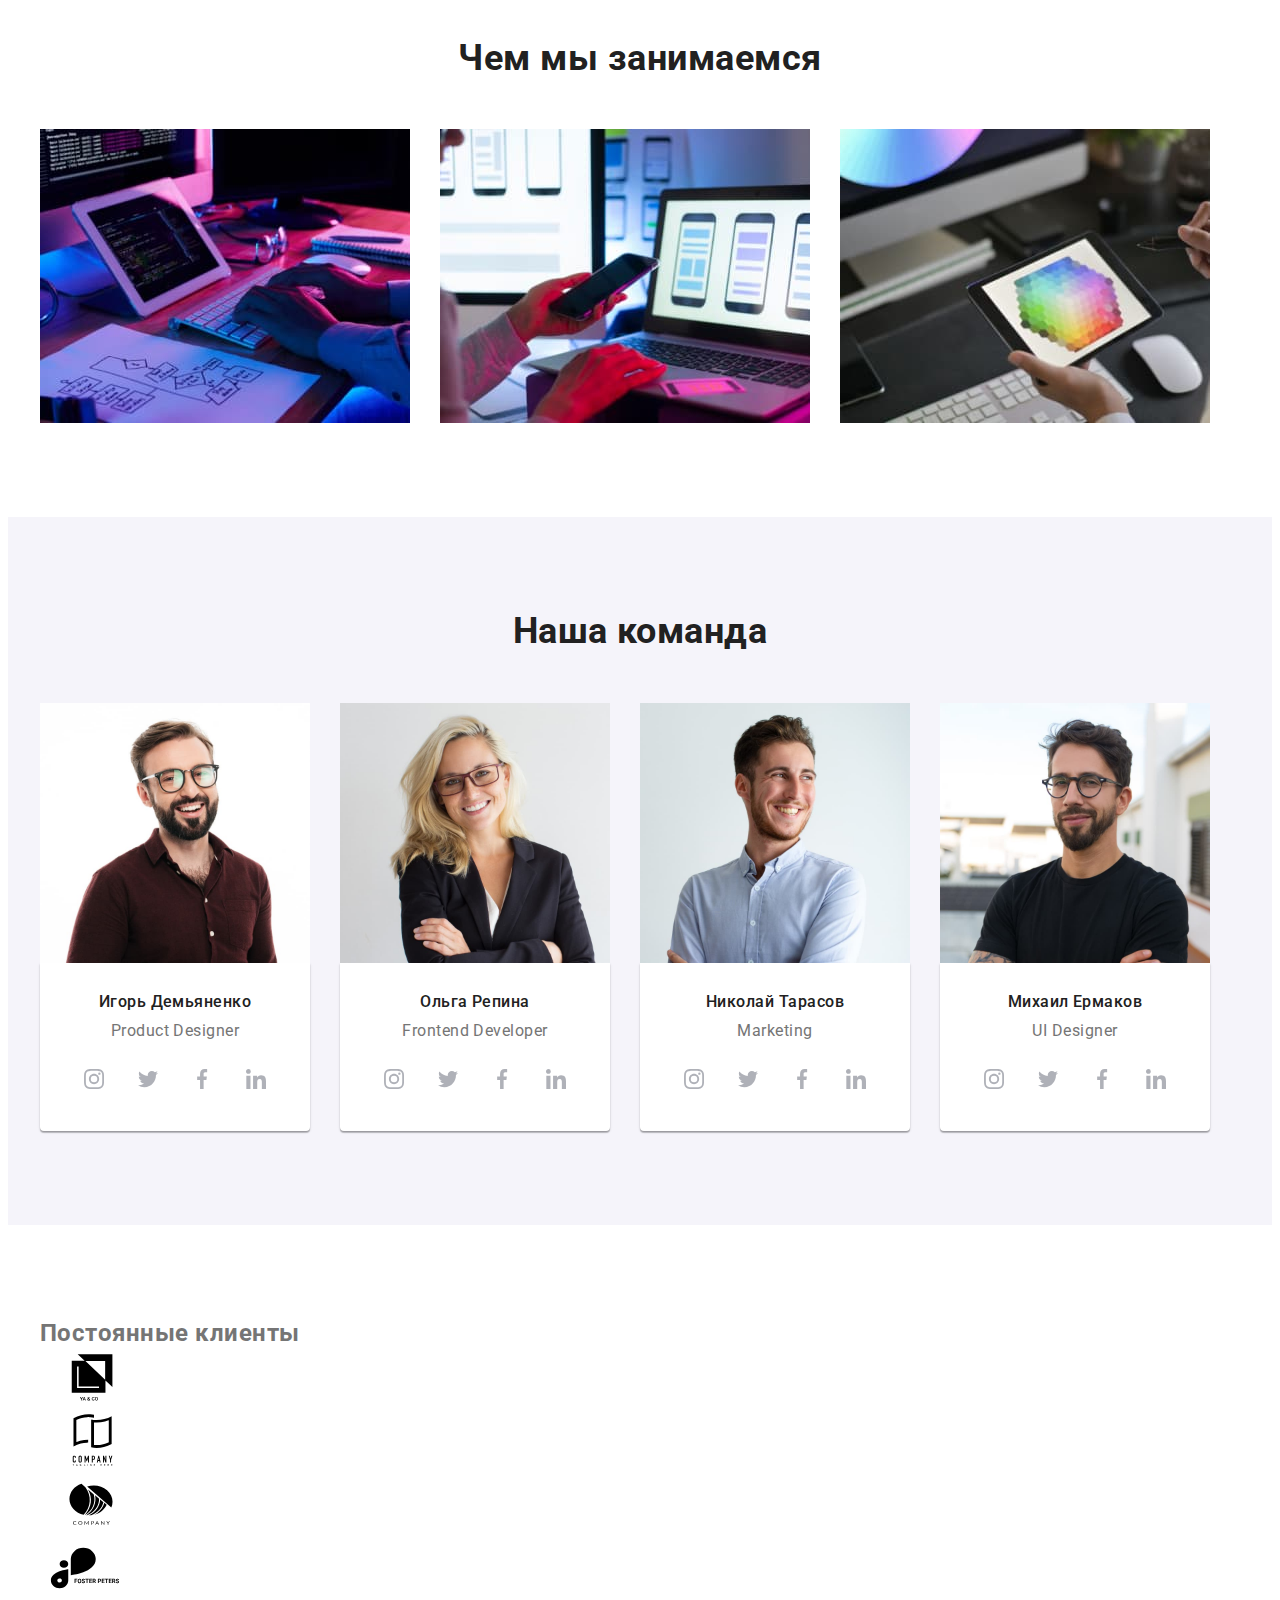
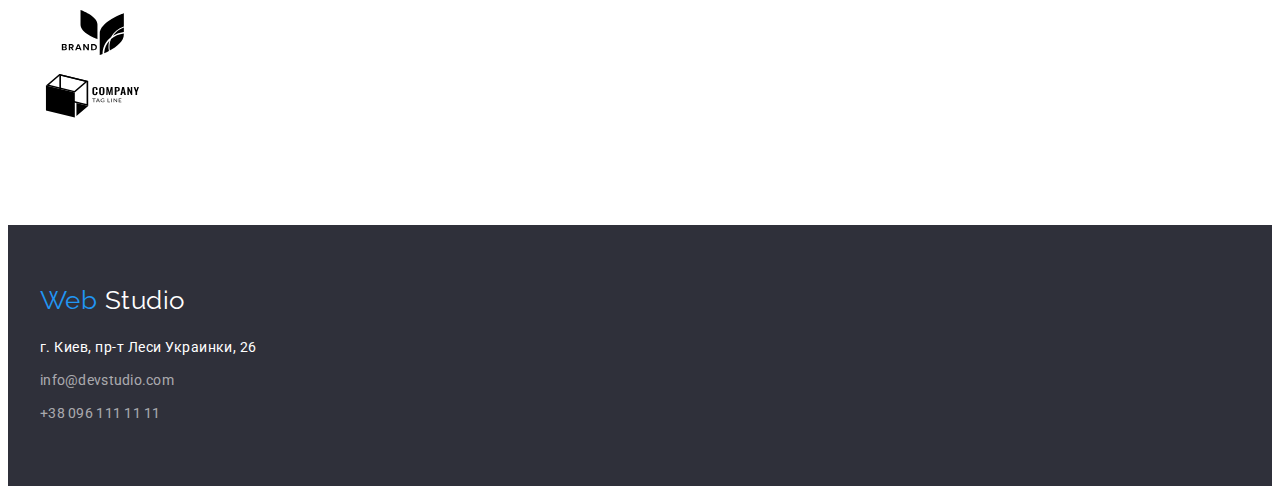
==== commit 14d75c9a: "Update index.html" ====
--- a/index.html
+++ b/index.html
@@ -392,6 +392,92 @@
           </ul>
         </div>
       </section>
+      <!--Clients setion-->
+      <section class="clients section">
+        <div class="container">
+          <h2 class="clients-titel">Постоянные клиенты</h2>
+          <ul class="clients list">
+            <li class="clients-item">
+              <a
+                class="clients-link"
+                href=""
+                target="_blank"
+                rel="noopener noreferrer"
+                aria-label="логотип компании"
+              >
+                <svg class="clients-icon" width="106" height="60">
+                  <use href="./images/icons.svg#logo1"></use>
+                </svg>
+              </a>
+            </li>
+            <li class="clients-item">
+              <a
+                class="clients-link"
+                href=""
+                target="_blank"
+                rel="noopener noreferrer"
+                aria-label="логотип компании"
+              >
+                <svg class="clients-icon" width="106" height="60">
+                  <use href="./images/icons.svg#logo2"></use>
+                </svg>
+              </a>
+            </li>
+            <li class="clients-item">
+              <a
+                class="clients-link"
+                href=""
+                target="_blank"
+                rel="noopener noreferrer"
+                aria-label="логотип компании"
+              >
+                <svg class="clients-icon" width="106" height="60">
+                  <use href="./images/icons.svg#logo3"></use>
+                </svg>
+              </a>
+            </li>
+            <li class="clients-item">
+              <a
+                class="clients-link"
+                href=""
+                target="_blank"
+                rel="noopener noreferrer"
+                aria-label="логотип компании"
+              >
+                <svg class="clients-icon" width="106" height="60">
+                  <use href="./images/icons.svg#logo4"></use>
+                </svg>
+              </a>
+            </li>
+            <li class="clients-item">
+              <a
+                class="clients-link"
+                href=""
+                target="_blank"
+                rel="noopener noreferrer"
+                aria-label="логотип компании"
+              >
+                <svg class="clients-icon" width="106" height="60">
+                  <use href="./images/icons.svg#logo5"></use>
+                </svg>
+              </a>
+            </li>
+            <li class="clients-item">
+              <a
+                class="clients-link"
+                href=""
+                target="_blank"
+                rel="noopener noreferrer"
+                aria-label="логотип компании"
+              >
+                <svg class="clients-icon" width="106" height="60">
+                  <use href="./images/icons.svg#logo6"></use>
+                </svg>
+              </a>
+            </li>
+          </ul>
+        </div>
+      </section>
     </main>
     <!--Footer section-->
     <footer class="footer footer-section">
--- a/css/styles.css
+++ b/css/styles.css
@@ -146,16 +146,12 @@
   gap: 50px;
 }
 
-.header-item {
+.phone-wpapper {
   display: flex;
   align-items: center;
   gap: 10px;
 }
 
-.icon-nav {
-  fill: currentColor;
-}
-
 .header-mailto {
   display: block;
   padding-top: 32px;
@@ -183,6 +179,11 @@
   font-size: 14px;
   line-height: 1.14;
   letter-spacing: 0.02em;
+}
+
+.phone-wpapper:hover,
+.phone-wpapper:focus {
+  color: #2196f3;
 }
 
 .header-phone:hover,
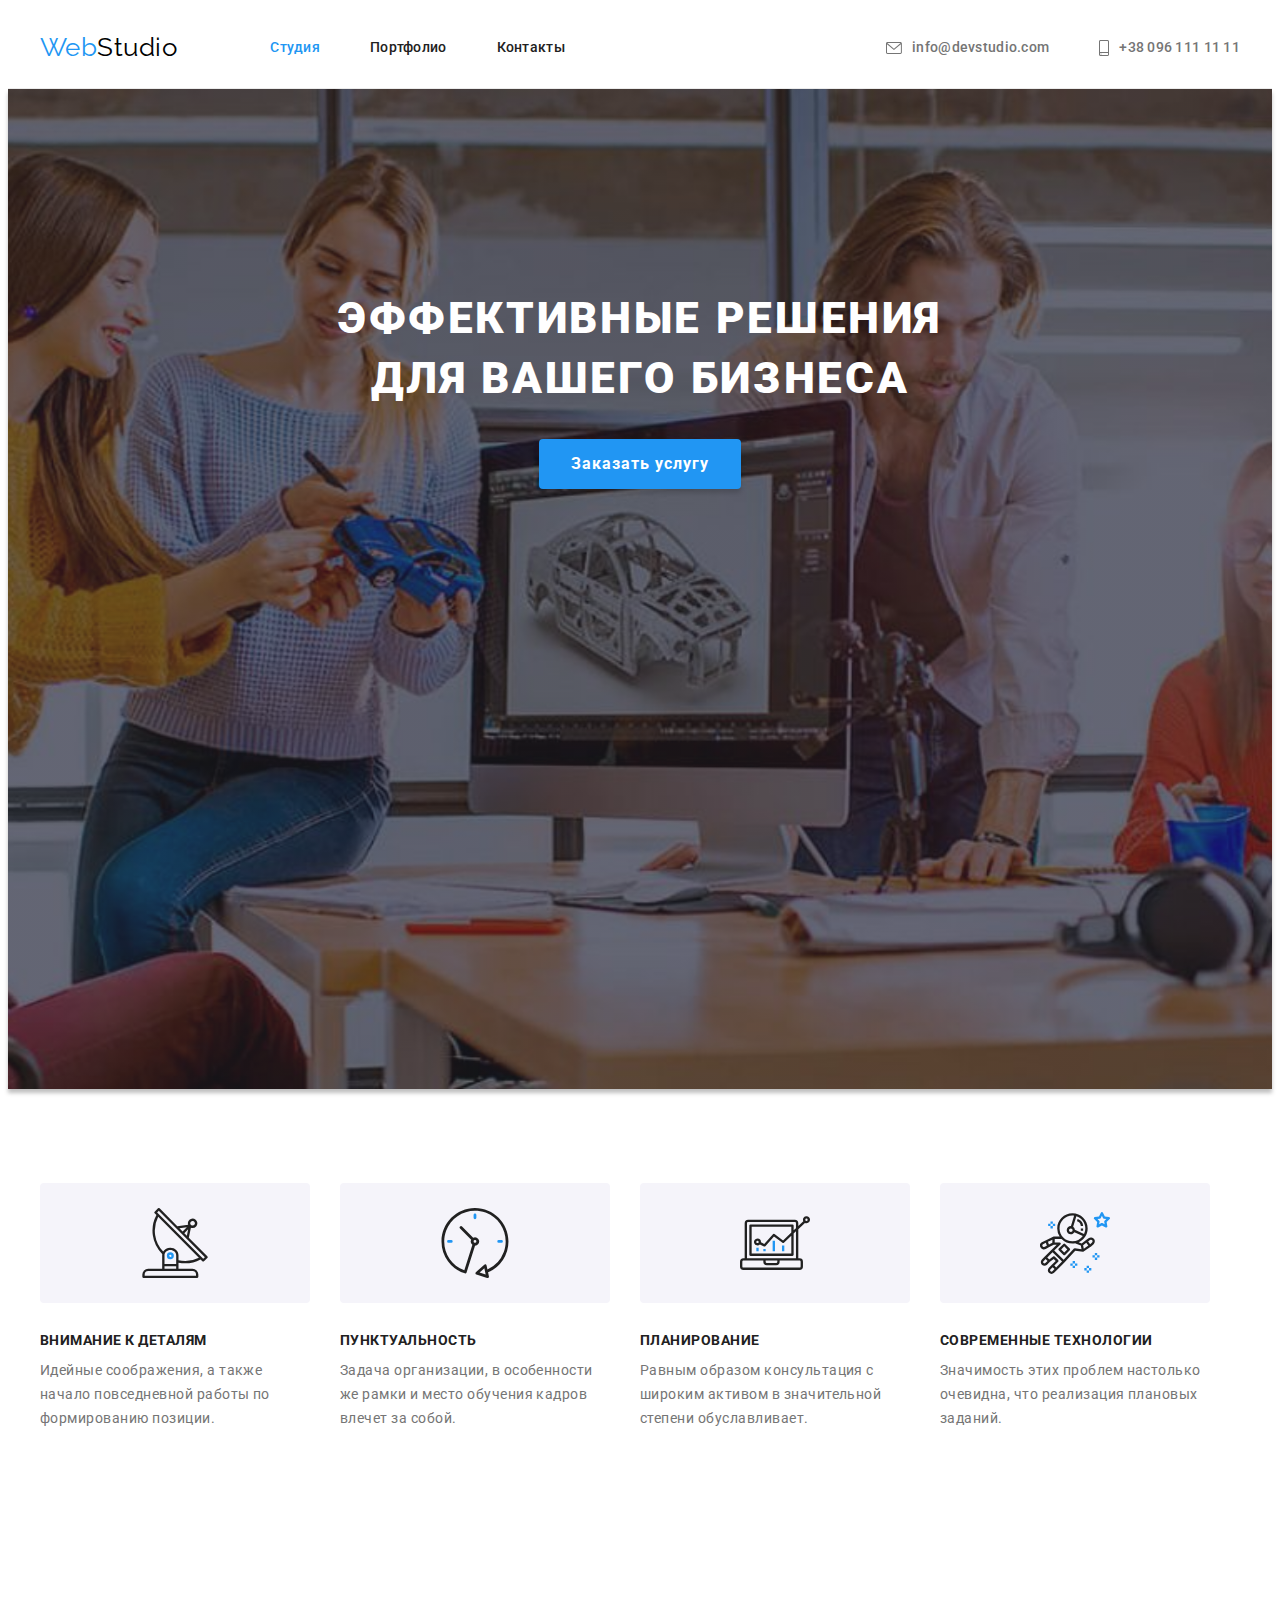
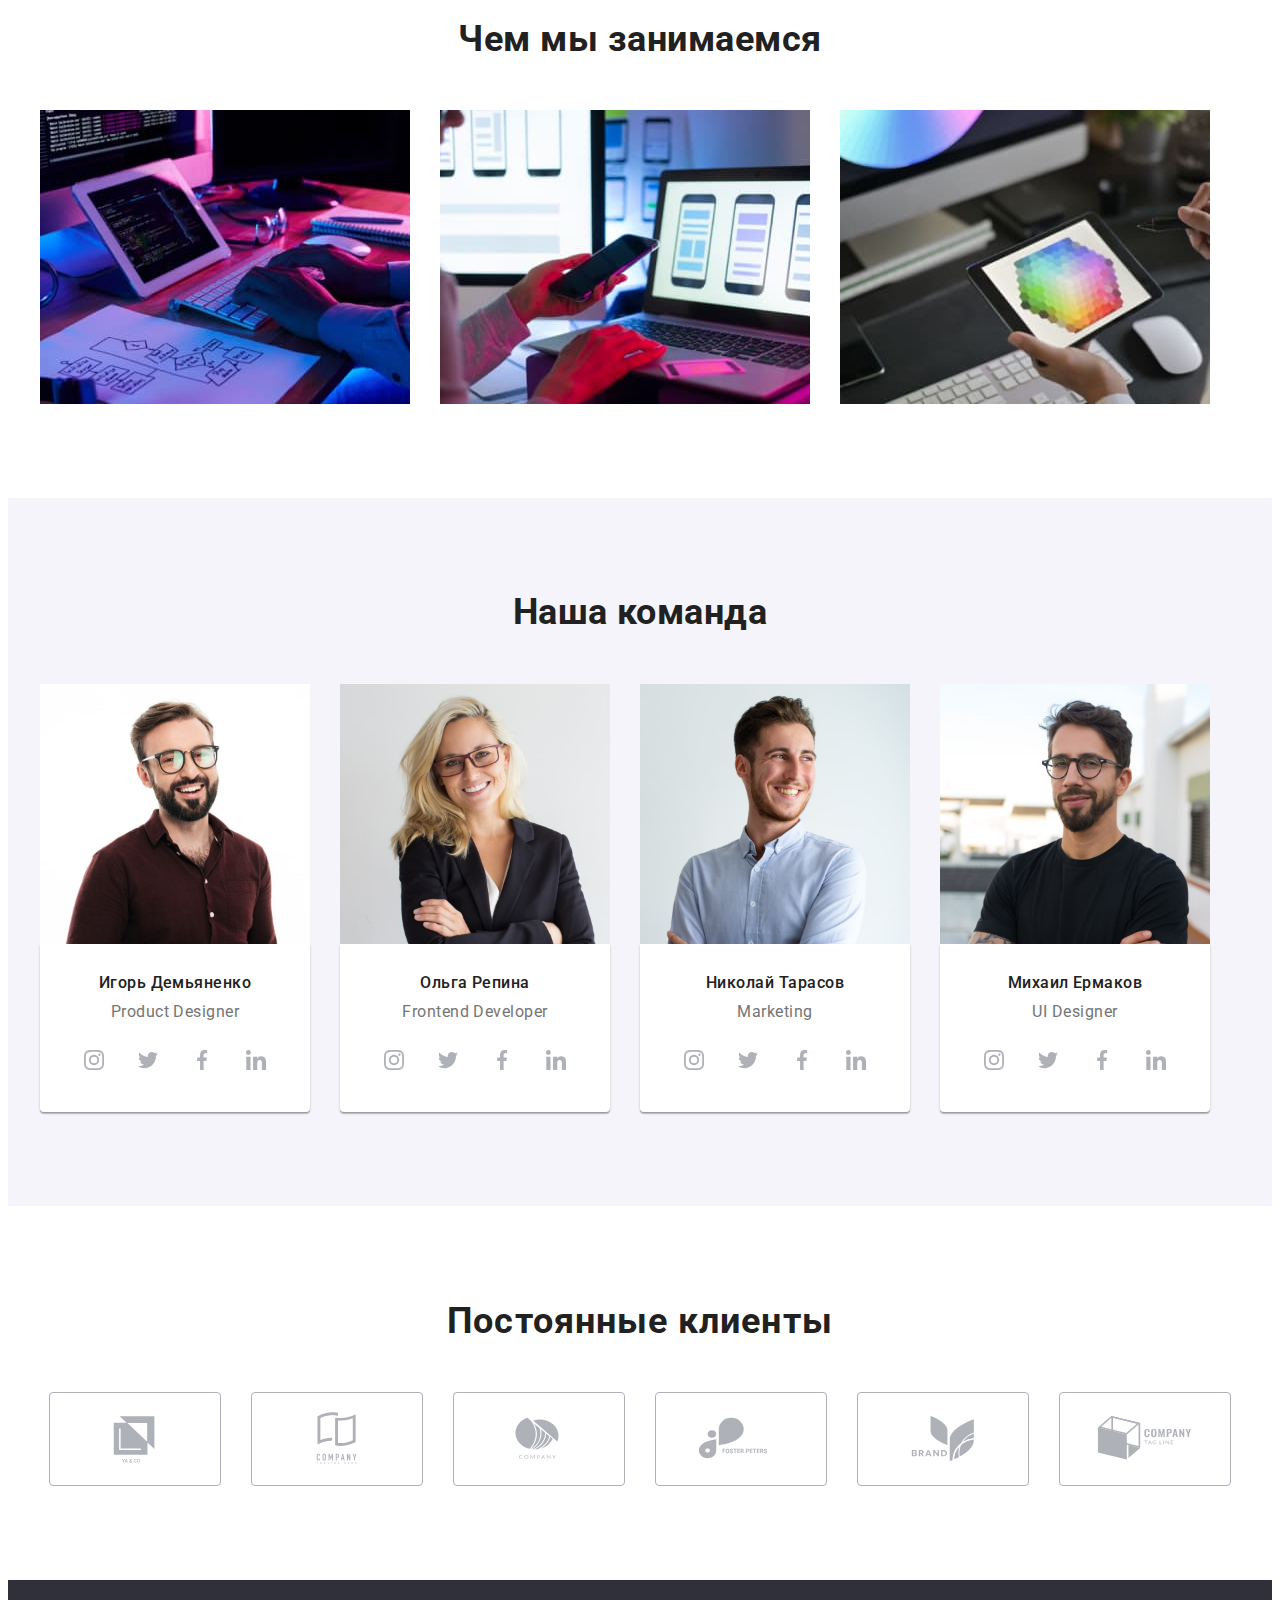
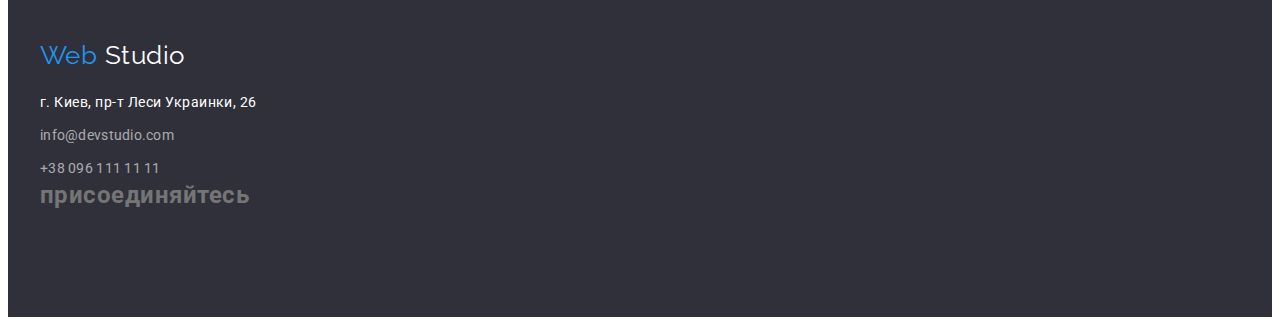
==== commit fd6c737e: "Update index.html" ====
--- a/index.html
+++ b/index.html
@@ -486,12 +486,43 @@
           >Web <span class="footer-logo-inner">Studio</span>
         </a>
         <address class="address">г. Киев, пр-т Леси Украинки, 26</address>
-        <ul>
+        <ul class="footer-list">
           <li class="footer-item">
             <a class="footer-mailto" href="mailto:info@devstudio.com">info@devstudio.com</a>
           </li>
           <li class="footer-item">
             <a class="footer-phone" href="tel:+380961111111">+38 096 111 11 11</a>
+          </li>
+        </ul>
+        <h2 class="footer-titel">присоединяйтесь</h2>
+        <ul class="socials list">
+          <li>
+            <a href="" target="_blank" rel="noopener noreferrer" aria-label="instagram">
+              <svg width="44" height="44">
+                <use></use>
+              </svg>
+            </a>
+          </li>
+          <li>
+            <a href="" target="_blank" rel="noopener noreferrer" aria-label="twitter">
+              <svg width="44" height="44">
+                <use></use>
+              </svg>
+            </a>
+          </li>
+          <li>
+            <a href="" target="_blank" rel="noopener noreferrer" aria-label="facebook">
+              <svg width="44" height="44">
+                <use></use>
+              </svg>
+            </a>
+          </li>
+          <li>
+            <a href="" target="_blank" rel="noopener noreferrer" aria-label="linkedin">
+              <svg width="44" height="44">
+                <use></use>
+              </svg>
+            </a>
           </li>
         </ul>
       </div>
--- a/css/styles.css
+++ b/css/styles.css
@@ -145,8 +145,11 @@
   display: flex;
   gap: 50px;
 }
-
-.phone-wpapper {
+.icon-nav {
+  fill: currentColor;
+}
+
+.mailto-wrapper {
   display: flex;
   align-items: center;
   gap: 10px;
@@ -164,9 +167,20 @@
   letter-spacing: 0.02em;
 }
 
+.mailto-wrapper:hover,
+.mailto-wrapper:focus {
+  color: #2196f3;
+}
+
 .header-mailto:hover,
 .header-mailto:focus {
   color: #2196f3;
+}
+
+.phone-wpapper {
+  display: flex;
+  align-items: center;
+  gap: 10px;
 }
 
 .header-phone {
@@ -369,6 +383,54 @@
   text-align: center;
 }
 
+/* Clients setion */
+
+.clients-titel {
+  margin-bottom: 50px;
+
+  font-family: 'Roboto';
+  font-style: normal;
+  font-weight: 700;
+  font-size: 36px;
+  line-height: 42px;
+  text-align: center;
+  letter-spacing: 0.03em;
+
+  color: #212121;
+}
+
+.clients {
+  display: flex;
+  align-items: center;
+  justify-content: center;
+  gap: 30px;
+}
+
+.clients-link {
+  display: flex;
+  align-items: center;
+  justify-content: center;
+
+  width: 170px;
+  height: 92px;
+  border: 1px solid #afb1b8;
+  border-radius: 4px;
+}
+
+.clients-icon {
+  fill: #afb1b8;
+}
+
+.clients-link:hover,
+.clients-link:focus {
+  border-color: #2196f3;
+}
+
+.clients-link:hover .clients-icon,
+.clients-link:focus .clients-icon {
+  fill: #2196f3;
+}
+
 /* footer section */
 
 .footer {
@@ -477,6 +539,11 @@
   gap: var(--indent);
 }
 
+.portfolio-item:hover {
+  cursor: pointer;
+  box-shadow: 0px 1px 1px rgba(0, 0, 0, 0.12), 0px 4px 4px rgba(0, 0, 0, 0.06),
+    1px 4px 6px rgba(0, 0, 0, 0.16);
+}
 .portfolio-wrapper {
   padding-top: 20px;
   padding-bottom: 20px;
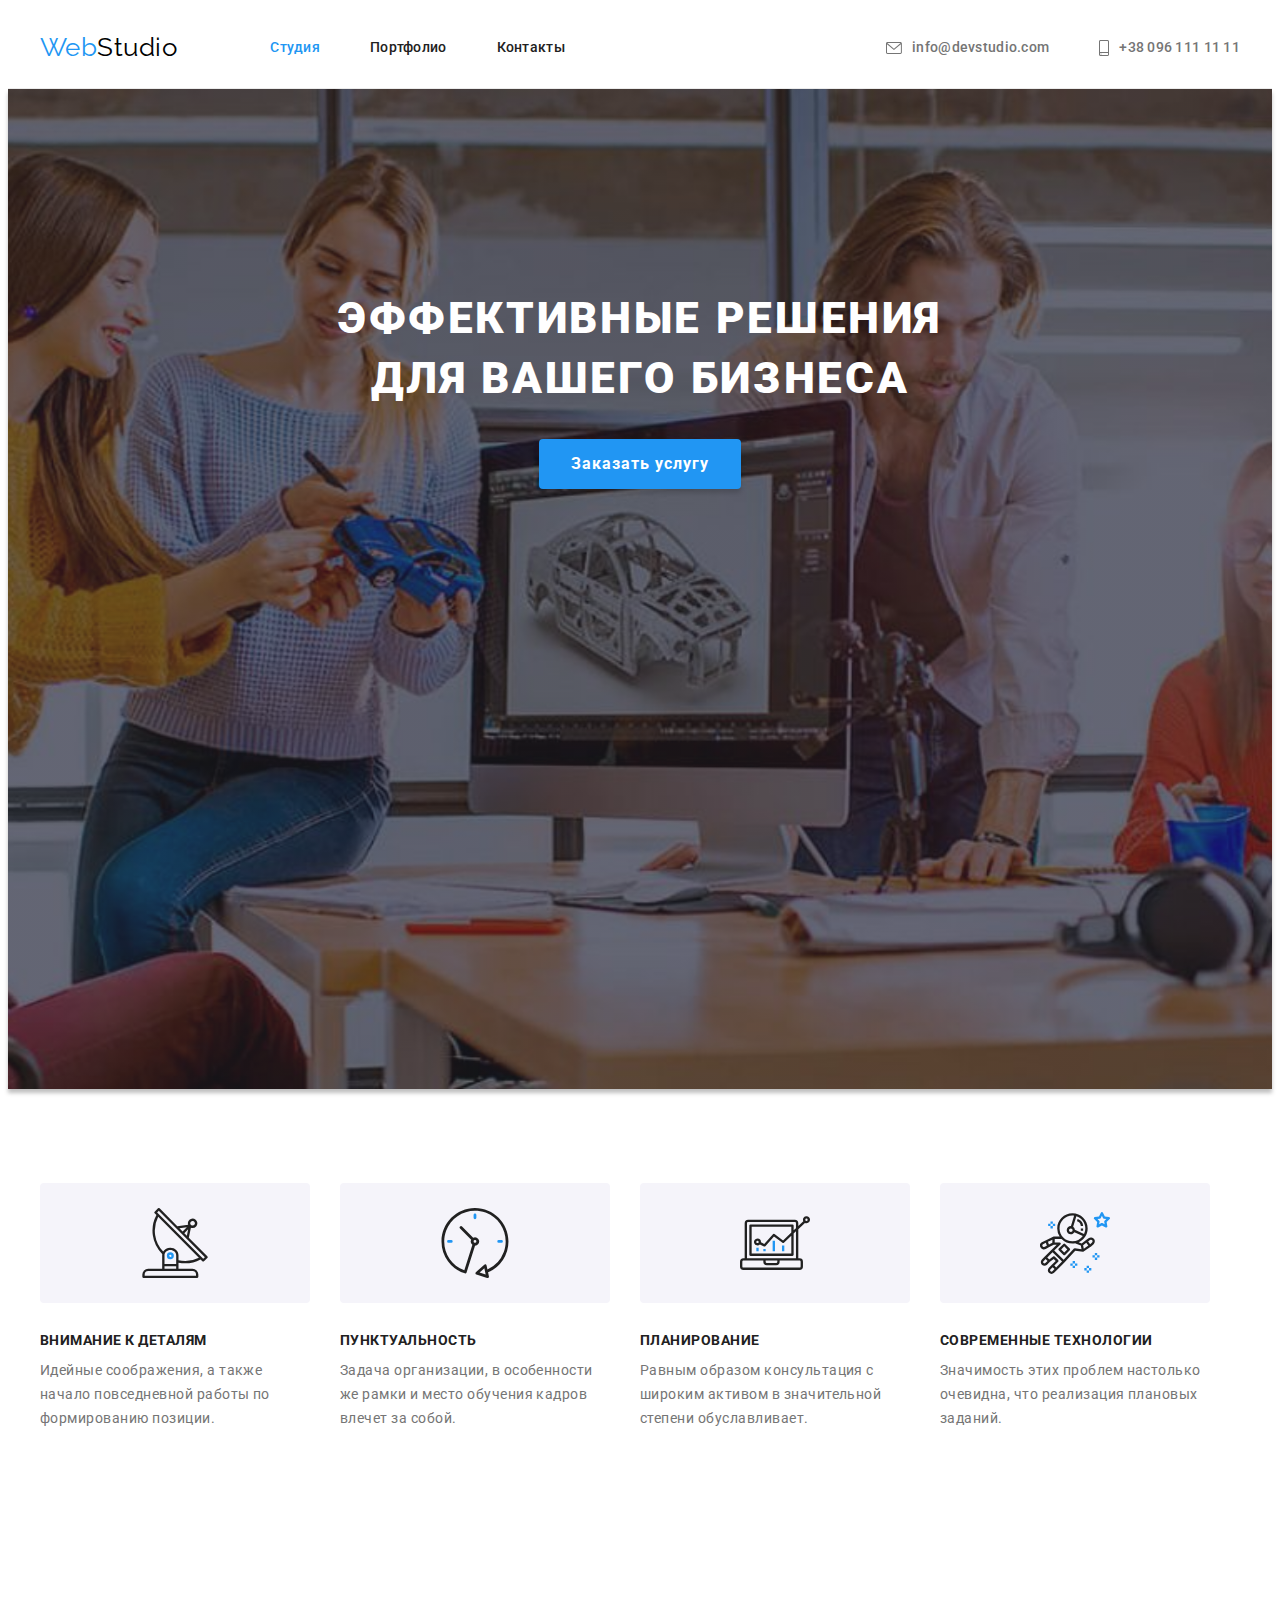
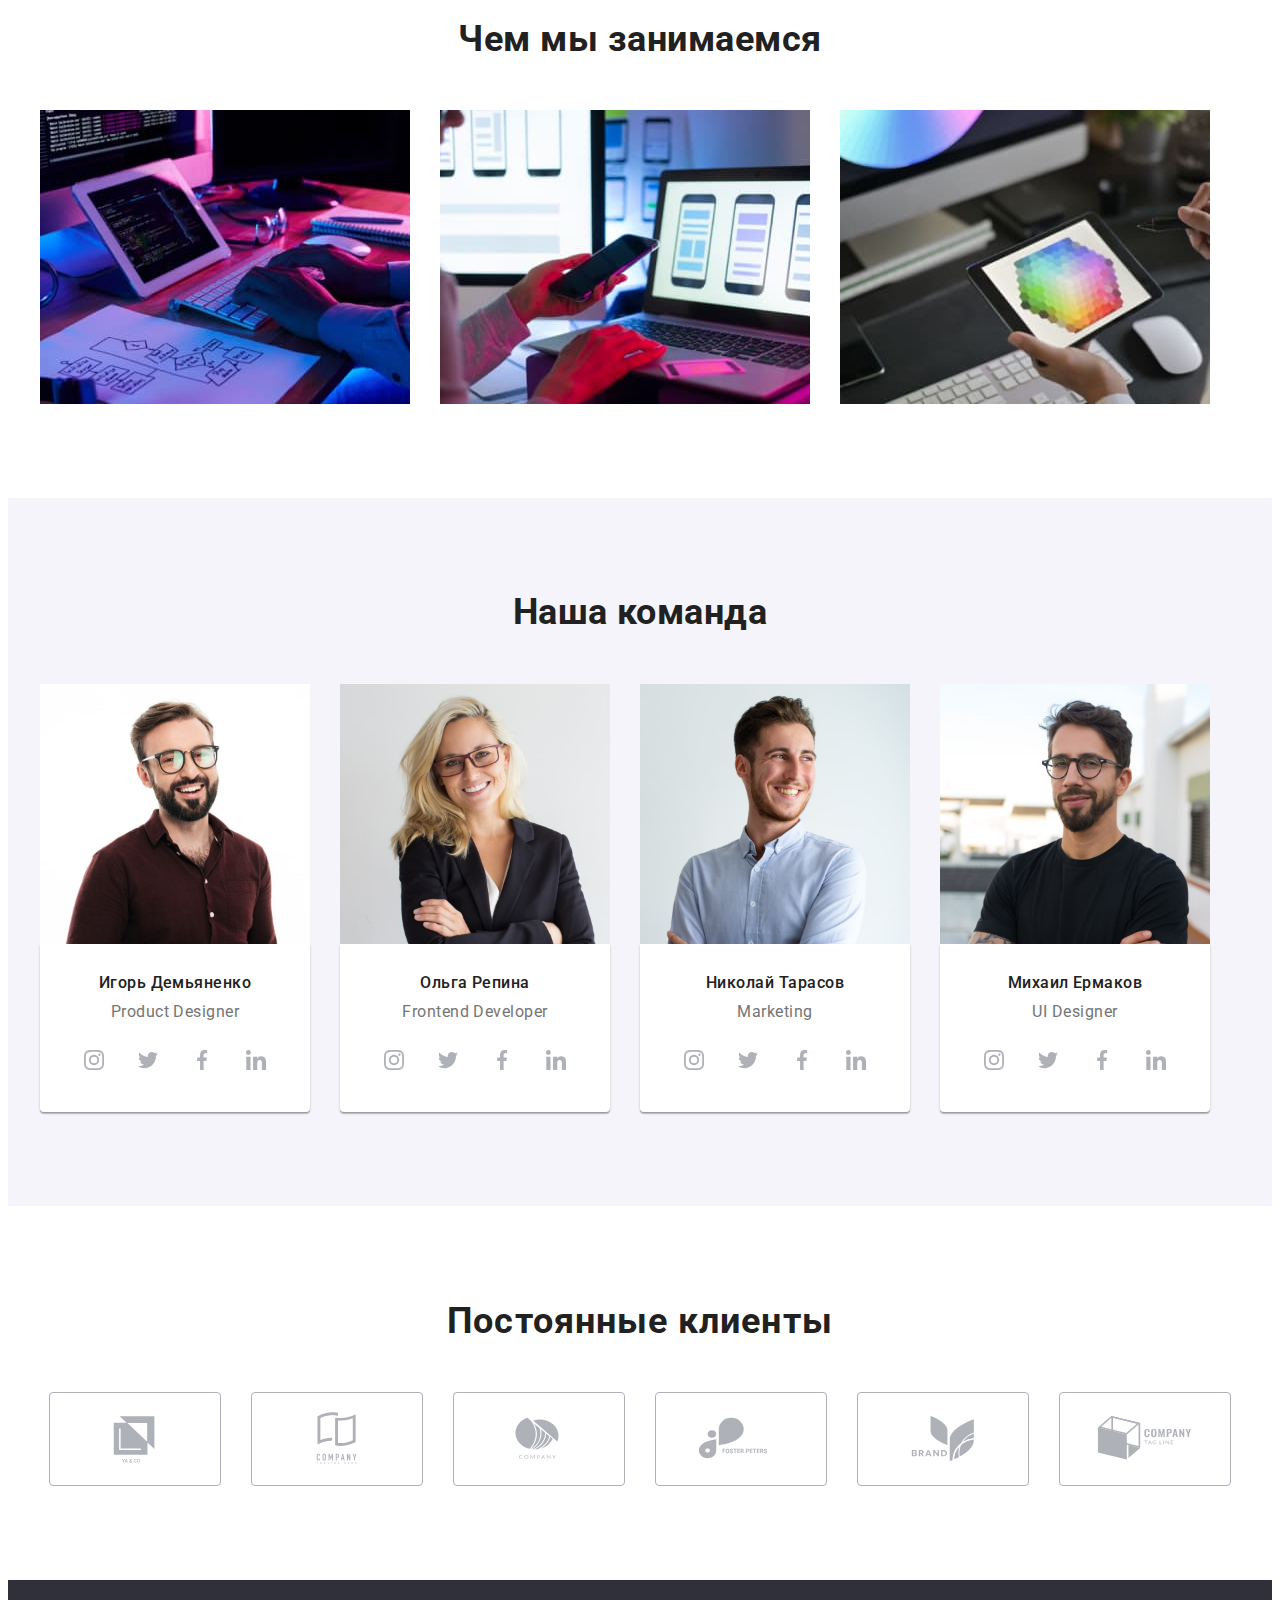
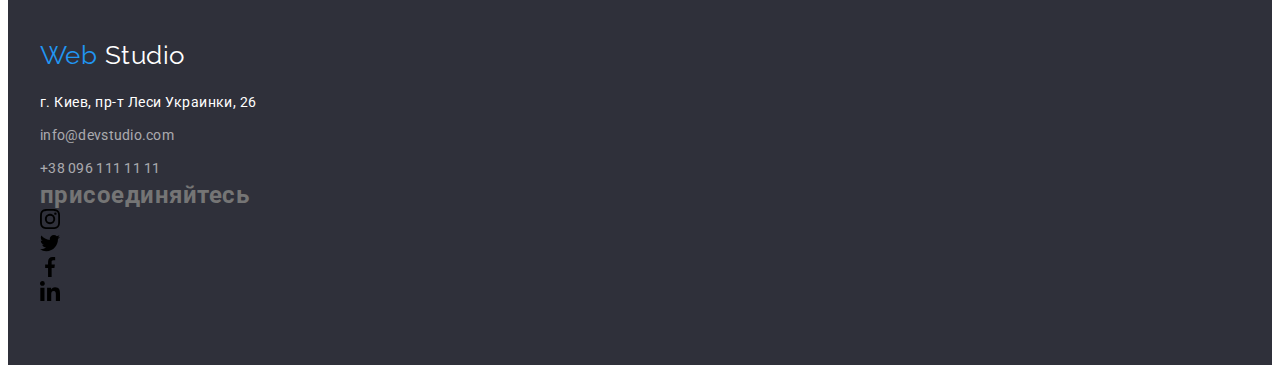
==== commit b4767c5a: "Update index.html" ====
--- a/index.html
+++ b/index.html
@@ -481,50 +481,78 @@
     </main>
     <!--Footer section-->
     <footer class="footer footer-section">
-      <div class="container">
-        <a class="footer-logo" href="./index.html"
-          >Web <span class="footer-logo-inner">Studio</span>
-        </a>
-        <address class="address">г. Киев, пр-т Леси Украинки, 26</address>
-        <ul class="footer-list">
-          <li class="footer-item">
-            <a class="footer-mailto" href="mailto:info@devstudio.com">info@devstudio.com</a>
-          </li>
-          <li class="footer-item">
-            <a class="footer-phone" href="tel:+380961111111">+38 096 111 11 11</a>
-          </li>
-        </ul>
-        <h2 class="footer-titel">присоединяйтесь</h2>
-        <ul class="socials list">
-          <li>
-            <a href="" target="_blank" rel="noopener noreferrer" aria-label="instagram">
-              <svg width="44" height="44">
-                <use></use>
-              </svg>
-            </a>
-          </li>
-          <li>
-            <a href="" target="_blank" rel="noopener noreferrer" aria-label="twitter">
-              <svg width="44" height="44">
-                <use></use>
-              </svg>
-            </a>
-          </li>
-          <li>
-            <a href="" target="_blank" rel="noopener noreferrer" aria-label="facebook">
-              <svg width="44" height="44">
-                <use></use>
-              </svg>
-            </a>
-          </li>
-          <li>
-            <a href="" target="_blank" rel="noopener noreferrer" aria-label="linkedin">
-              <svg width="44" height="44">
-                <use></use>
-              </svg>
-            </a>
-          </li>
-        </ul>
+      <div class="container footer-box">
+        <div class="footer-col">
+          <a class="footer-logo" href="./index.html"
+            >Web <span class="footer-logo-inner">Studio</span>
+          </a>
+          <address class="address">г. Киев, пр-т Леси Украинки, 26</address>
+          <ul class="footer-list">
+            <li class="footer-item">
+              <a class="footer-mailto" href="mailto:info@devstudio.com">info@devstudio.com</a>
+            </li>
+            <li class="footer-item">
+              <a class="footer-phone" href="tel:+380961111111">+38 096 111 11 11</a>
+            </li>
+          </ul>
+        </div>
+        <div class="footer-wrapper">
+          <h2 class="footer-titel">присоединяйтесь</h2>
+          <ul class="footer-socials list">
+            <li class="footer-socials-item">
+              <a
+                class="footer-socials-link"
+                href=""
+                target="_blank"
+                rel="noopener noreferrer"
+                aria-label="instagram"
+              >
+                <svg class="footer-socials-icon" width="20" height="20">
+                  <use href="./images/icons.svg#instagram"></use>
+                </svg>
+              </a>
+            </li>
+            <li class="footer-socials-item">
+              <a
+                class="footer-socials-link"
+                href=""
+                target="_blank"
+                rel="noopener noreferrer"
+                aria-label="twitter"
+              >
+                <svg class="footer-socials-icon" width="20" height="20">
+                  <use href="./images/icons.svg#twitter"></use>
+                </svg>
+              </a>
+            </li>
+            <li class="footer-socials-item">
+              <a
+                class="footer-socials-link"
+                href=""
+                target="_blank"
+                rel="noopener noreferrer"
+                aria-label="facebook"
+              >
+                <svg class="footer-socials-icon" width="20" height="20">
+                  <use href="./images/icons.svg#facebook"></use>
+                </svg>
+              </a>
+            </li>
+            <li class="footer-socials-item">
+              <a
+                class="footer-socials-link"
+                href=""
+                target="_blank"
+                rel="noopener noreferrer"
+                aria-label="linkedin"
+              >
+                <svg class="footer-socials-icon" width="20" height="20">
+                  <use href="./images/icons.svg#linkedin"></use>
+                </svg>
+              </a>
+            </li>
+          </ul>
+        </div>
       </div>
     </footer>
   </body>
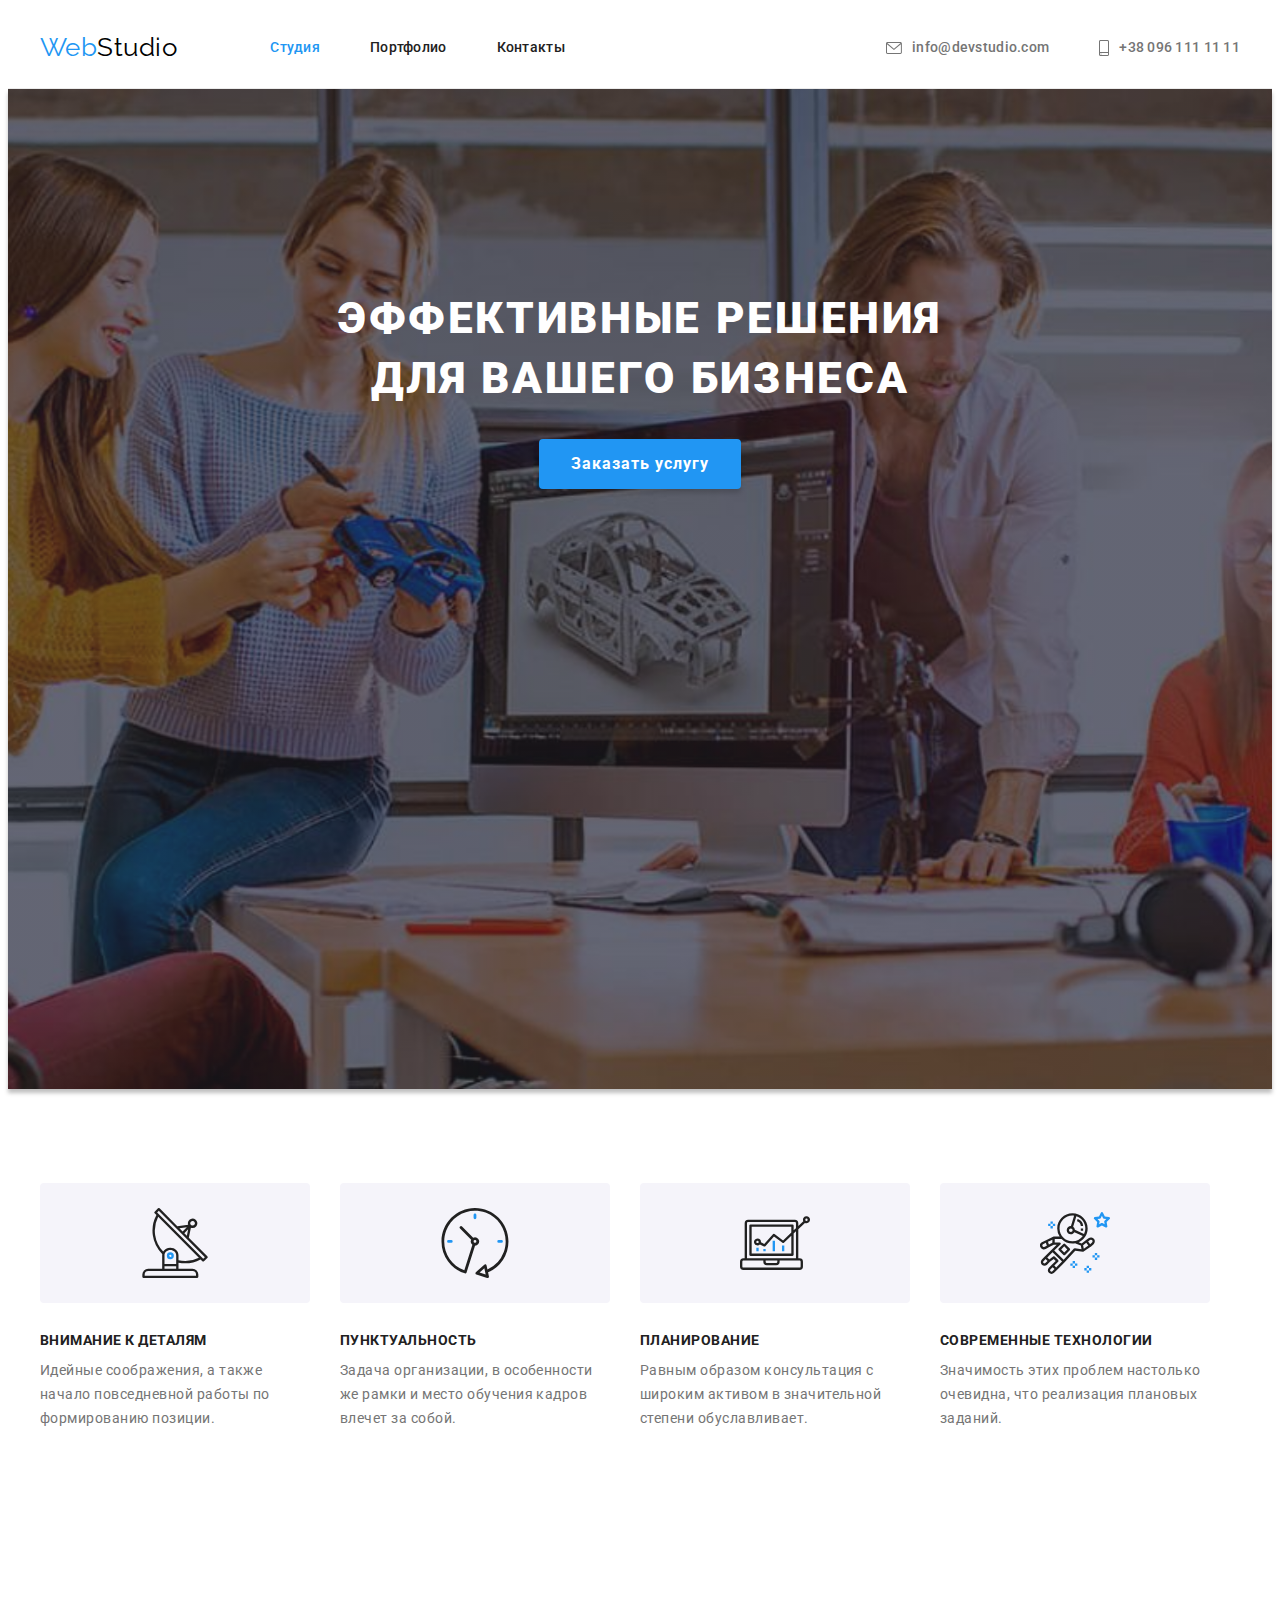
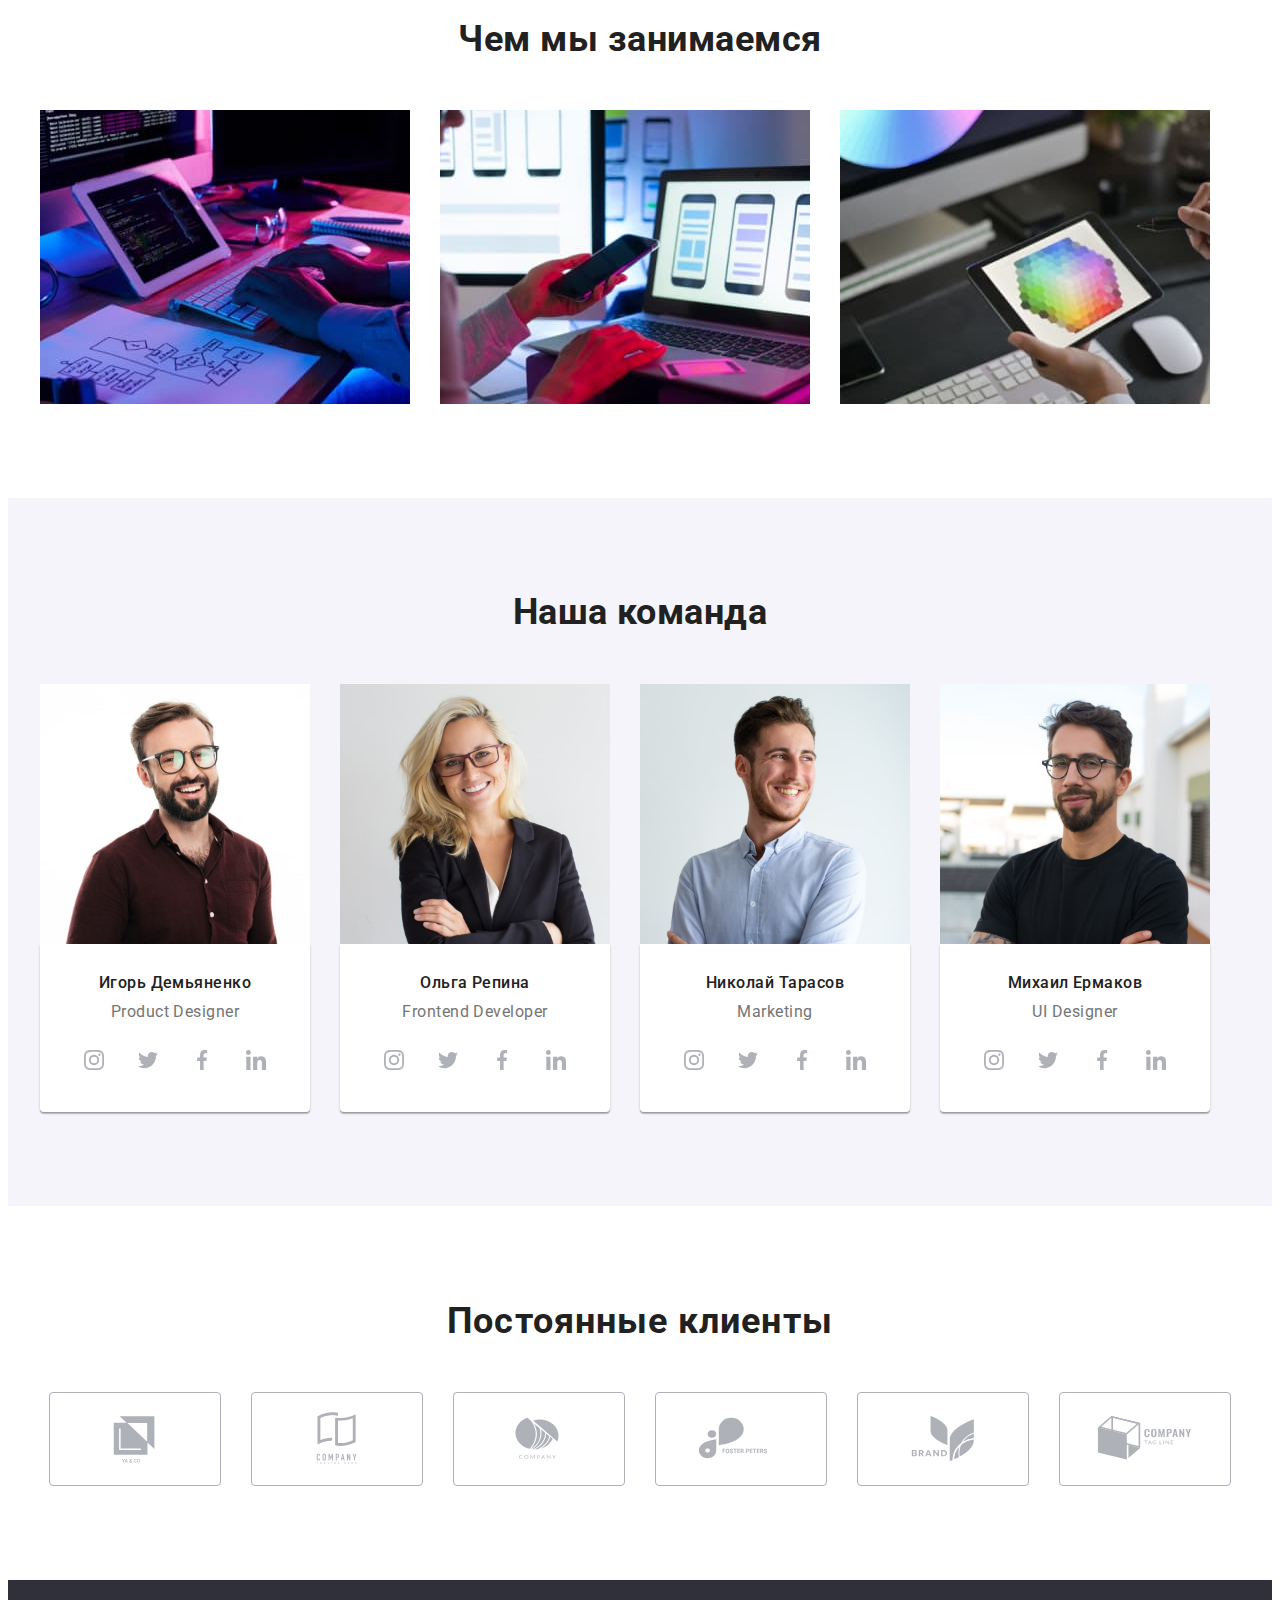
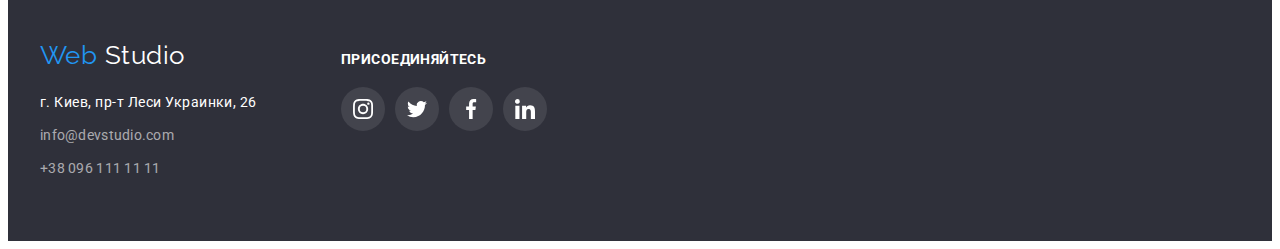
==== commit af84e81a: "Update index.html" ====
--- a/index.html
+++ b/index.html
@@ -181,7 +181,7 @@
                       href=""
                       target="_blank"
                       rel="noopener noreferrer"
-                      aria-level="twitter"
+                      aria-label="twitter"
                     >
                       <svg class="socials-icon" width="20" height="20">
                         <use href="./images/icons.svg#twitter"></use>
@@ -239,7 +239,7 @@
                       href=""
                       target="_blank"
                       rel="noopener noreferrer"
-                      aria-level="twitter"
+                      aria-label="twitter"
                     >
                       <svg class="socials-icon" width="20" height="20">
                         <use href="./images/icons.svg#twitter"></use>
@@ -297,7 +297,7 @@
                       href=""
                       target="_blank"
                       rel="noopener noreferrer"
-                      aria-level="twitter"
+                      aria-label="twitter"
                     >
                       <svg class="socials-icon" width="20" height="20">
                         <use href="./images/icons.svg#twitter"></use>
@@ -355,7 +355,7 @@
                       href=""
                       target="_blank"
                       rel="noopener noreferrer"
-                      aria-level="twitter"
+                      aria-label="twitter"
                     >
                       <svg class="socials-icon" width="20" height="20">
                         <use href="./images/icons.svg#twitter"></use>
--- a/css/styles.css
+++ b/css/styles.css
@@ -442,6 +442,17 @@
   padding-bottom: 60px;
 }
 
+.footer-box {
+  display: flex;
+  align-items: baseline;
+}
+
+.footer-col {
+  display: flex;
+  flex-wrap: wrap;
+  width: 231px;
+  margin-right: 70px;
+}
 .footer-logo {
   display: block;
   margin-bottom: 20px;
@@ -492,6 +503,51 @@
 .footer-phone:hover,
 .footer-phone:focus {
   color: #2196f3;
+}
+
+.footer-titel {
+  margin-bottom: 20px;
+
+  font-weight: 700;
+  font-size: 14px;
+  line-height: calc(16 / 14);
+  letter-spacing: 0.03em;
+  text-transform: uppercase;
+
+  color: #ffffff;
+}
+
+.footer-wrapper {
+  display: flex;
+  flex-wrap: wrap;
+  width: 206px;
+}
+
+.footer-socials {
+  display: flex;
+  align-items: center;
+  justify-content: center;
+  gap: 10px;
+}
+
+.footer-socials-link {
+  display: flex;
+  align-items: center;
+  justify-content: center;
+
+  width: 44px;
+  height: 44px;
+  border-radius: 50%;
+  background-color: #43444d;
+}
+
+.footer-socials-icon {
+  fill: #ffffff;
+}
+
+.footer-socials-link:hover,
+.footer-socials-link:focus {
+  background-color: #2196f3;
 }
 
 /* Portfolio section */
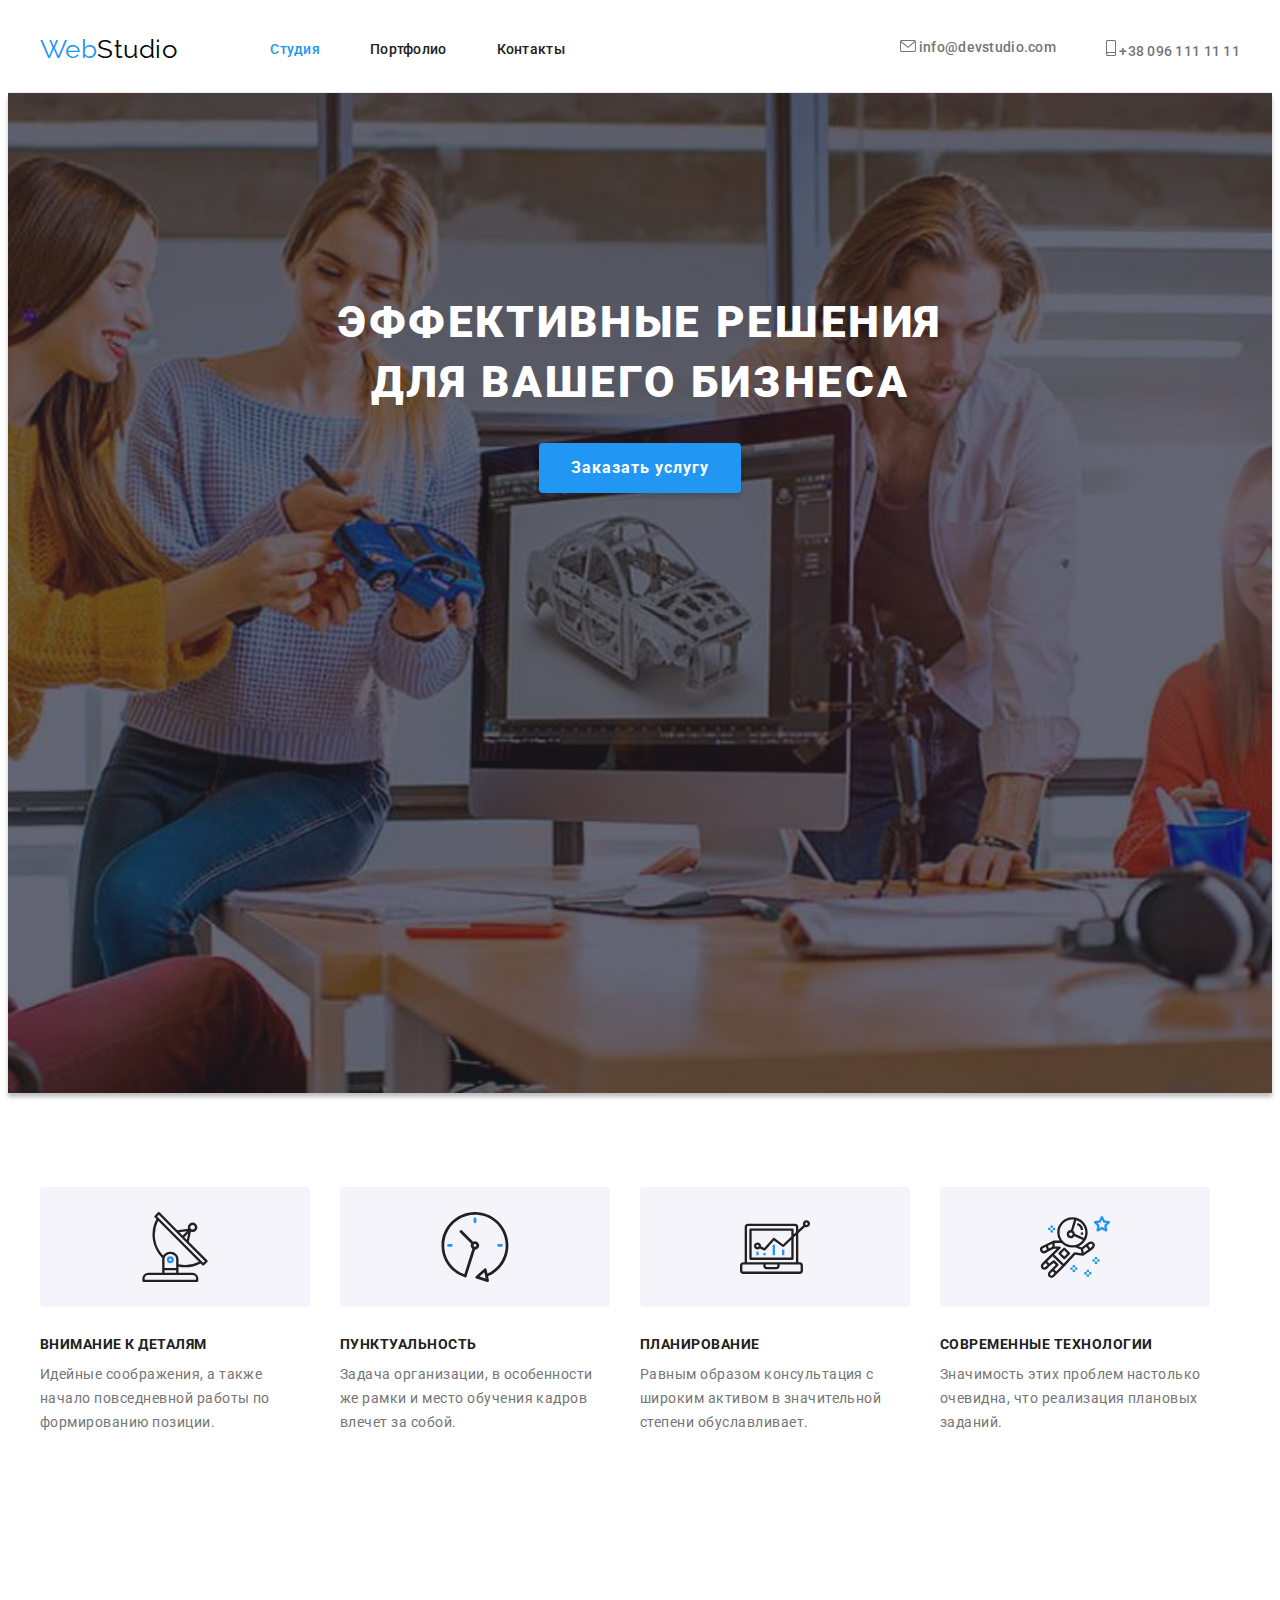
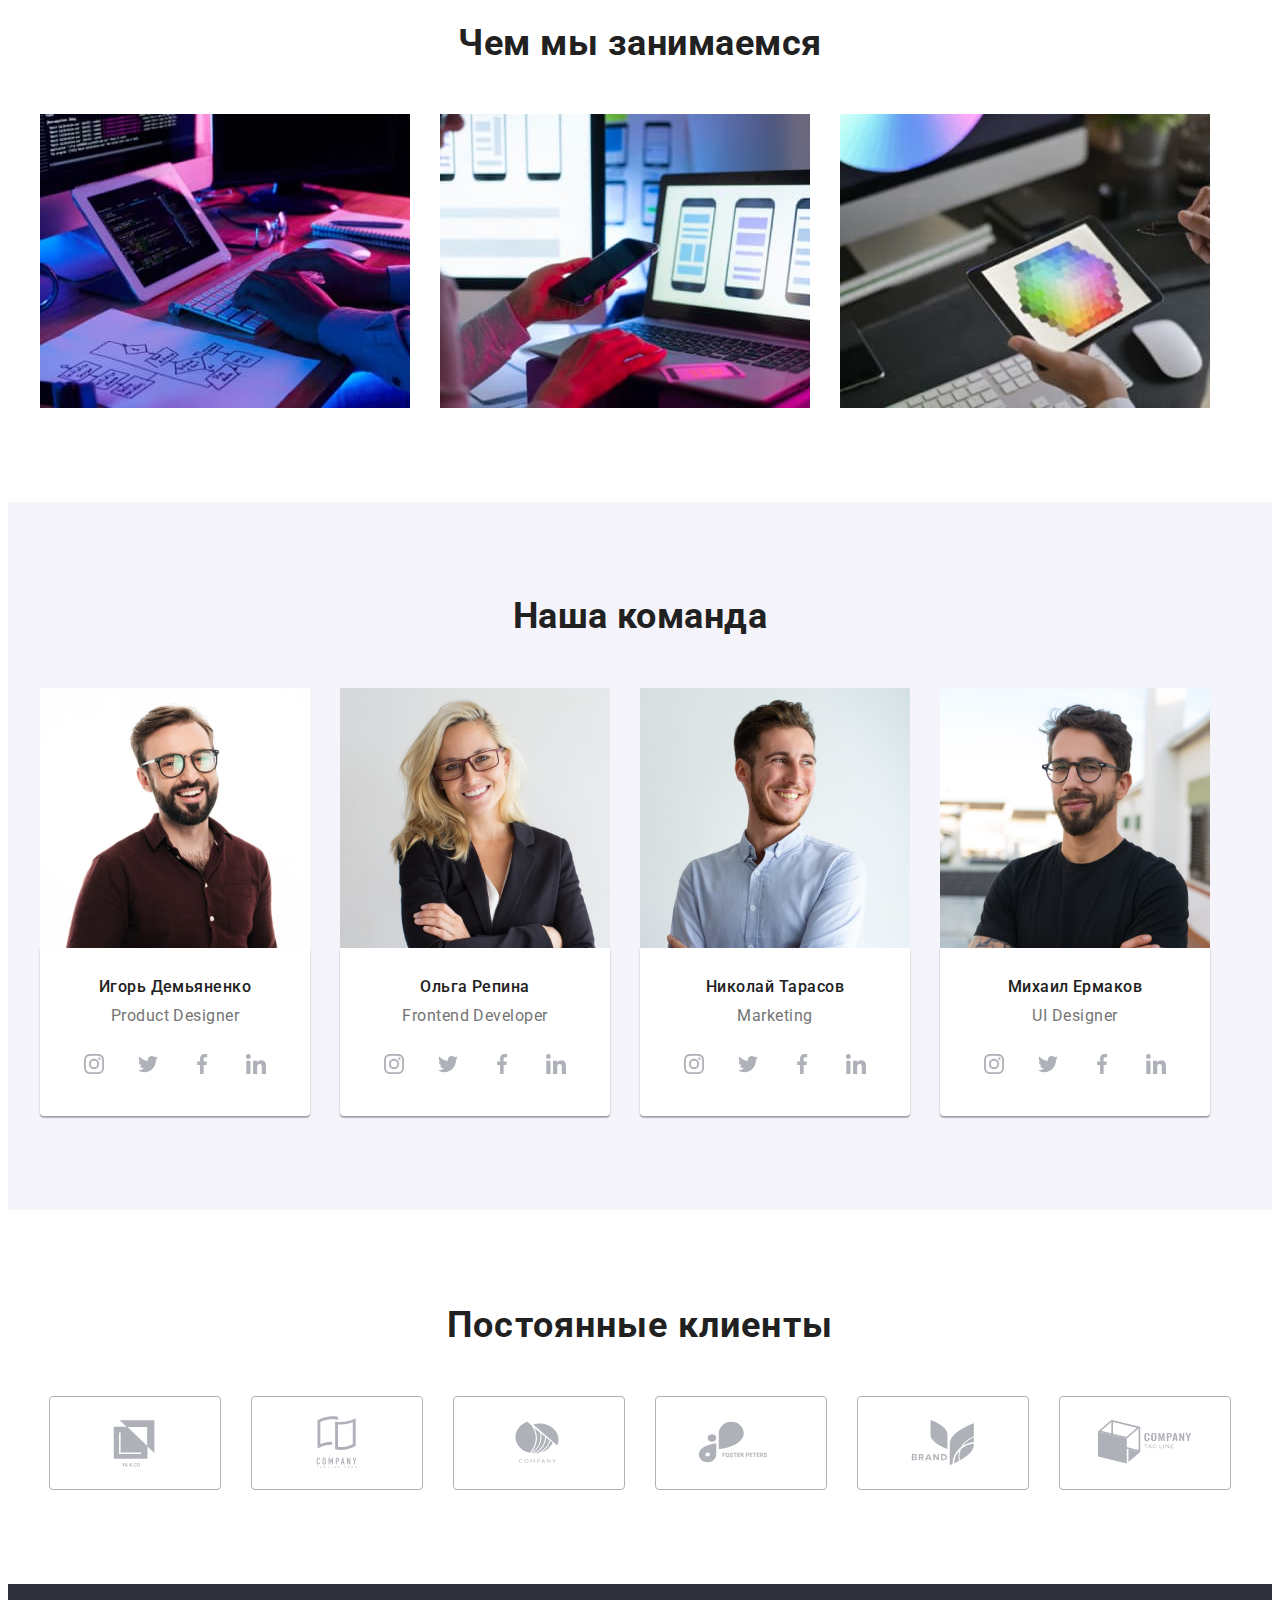
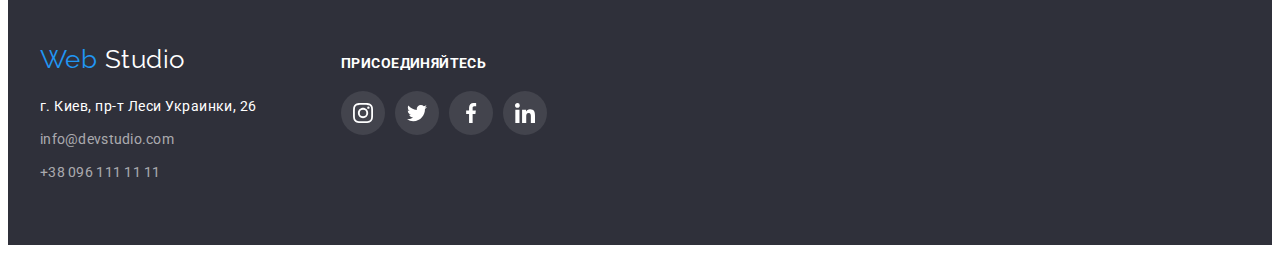
==== commit e5a783a6: "Update index.html" ====
--- a/index.html
+++ b/index.html
@@ -41,20 +41,20 @@
         </nav>
         <ul class="header-list">
           <li class="header-item">
-            <div class="mailto-wrapper">
+            <a class="header-mailto" href="mailto:info@devstudio.com">
               <svg class="icon-nav" width="16" height="12">
                 <use href="./images/icons.svg#envelope"></use>
               </svg>
-              <a class="header-mailto" href="mailto:info@devstudio.com">info@devstudio.com</a>
-            </div>
+              info@devstudio.com
+            </a>
           </li>
           <li class="header-item">
-            <div class="phone-wpapper">
+            <a class="header-phone" href="tel:+380961111111">
               <svg class="icon-nav" width="10" height="16">
                 <use href="./images/icons.svg#smartphone"></use>
               </svg>
-              <a class="header-phone" href="tel:+380961111111">+38 096 111 11 11</a>
-            </div>
+              +38 096 111 11 11
+            </a>
           </li>
         </ul>
       </div>
--- a/css/styles.css
+++ b/css/styles.css
@@ -573,6 +573,7 @@
   font-size: 16px;
   line-height: 1.62;
   border-radius: 4px;
+  background-color: #f5f4fa;
 }
 
 .button-portfolio.current {
